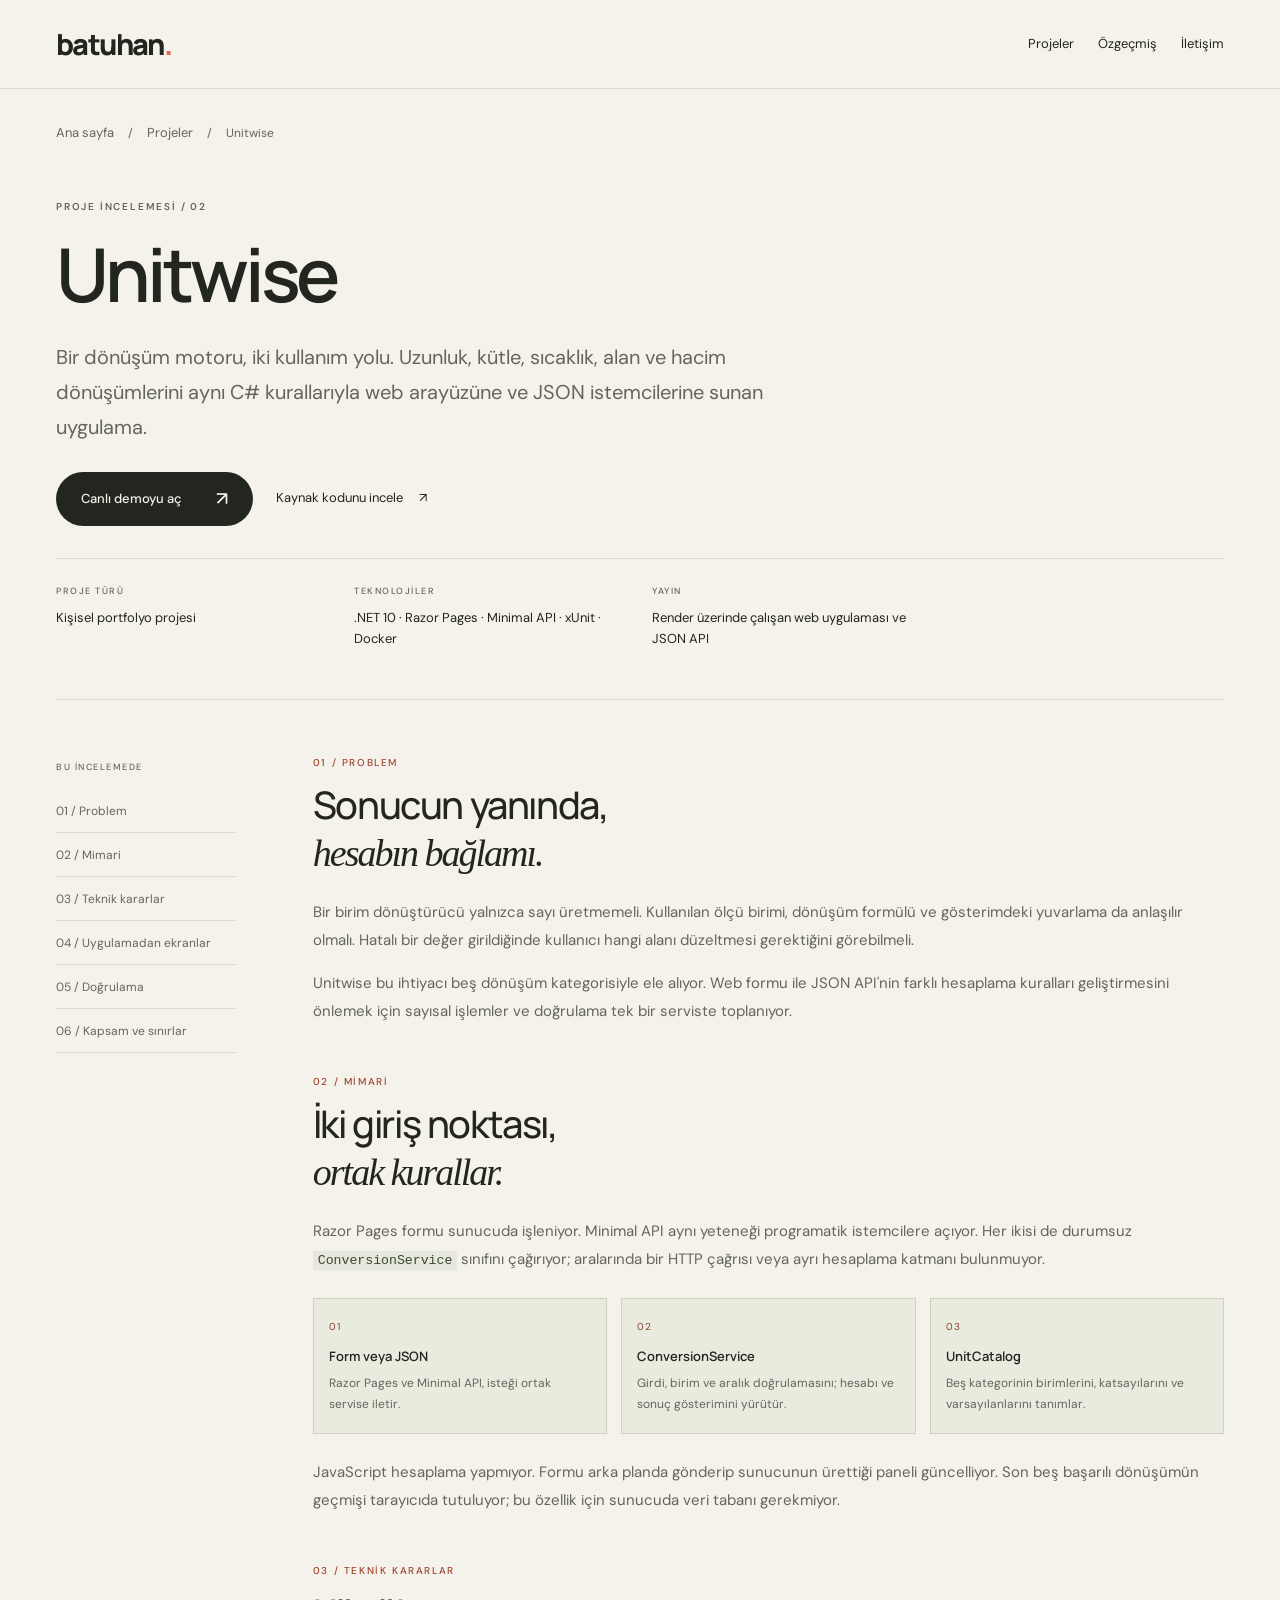
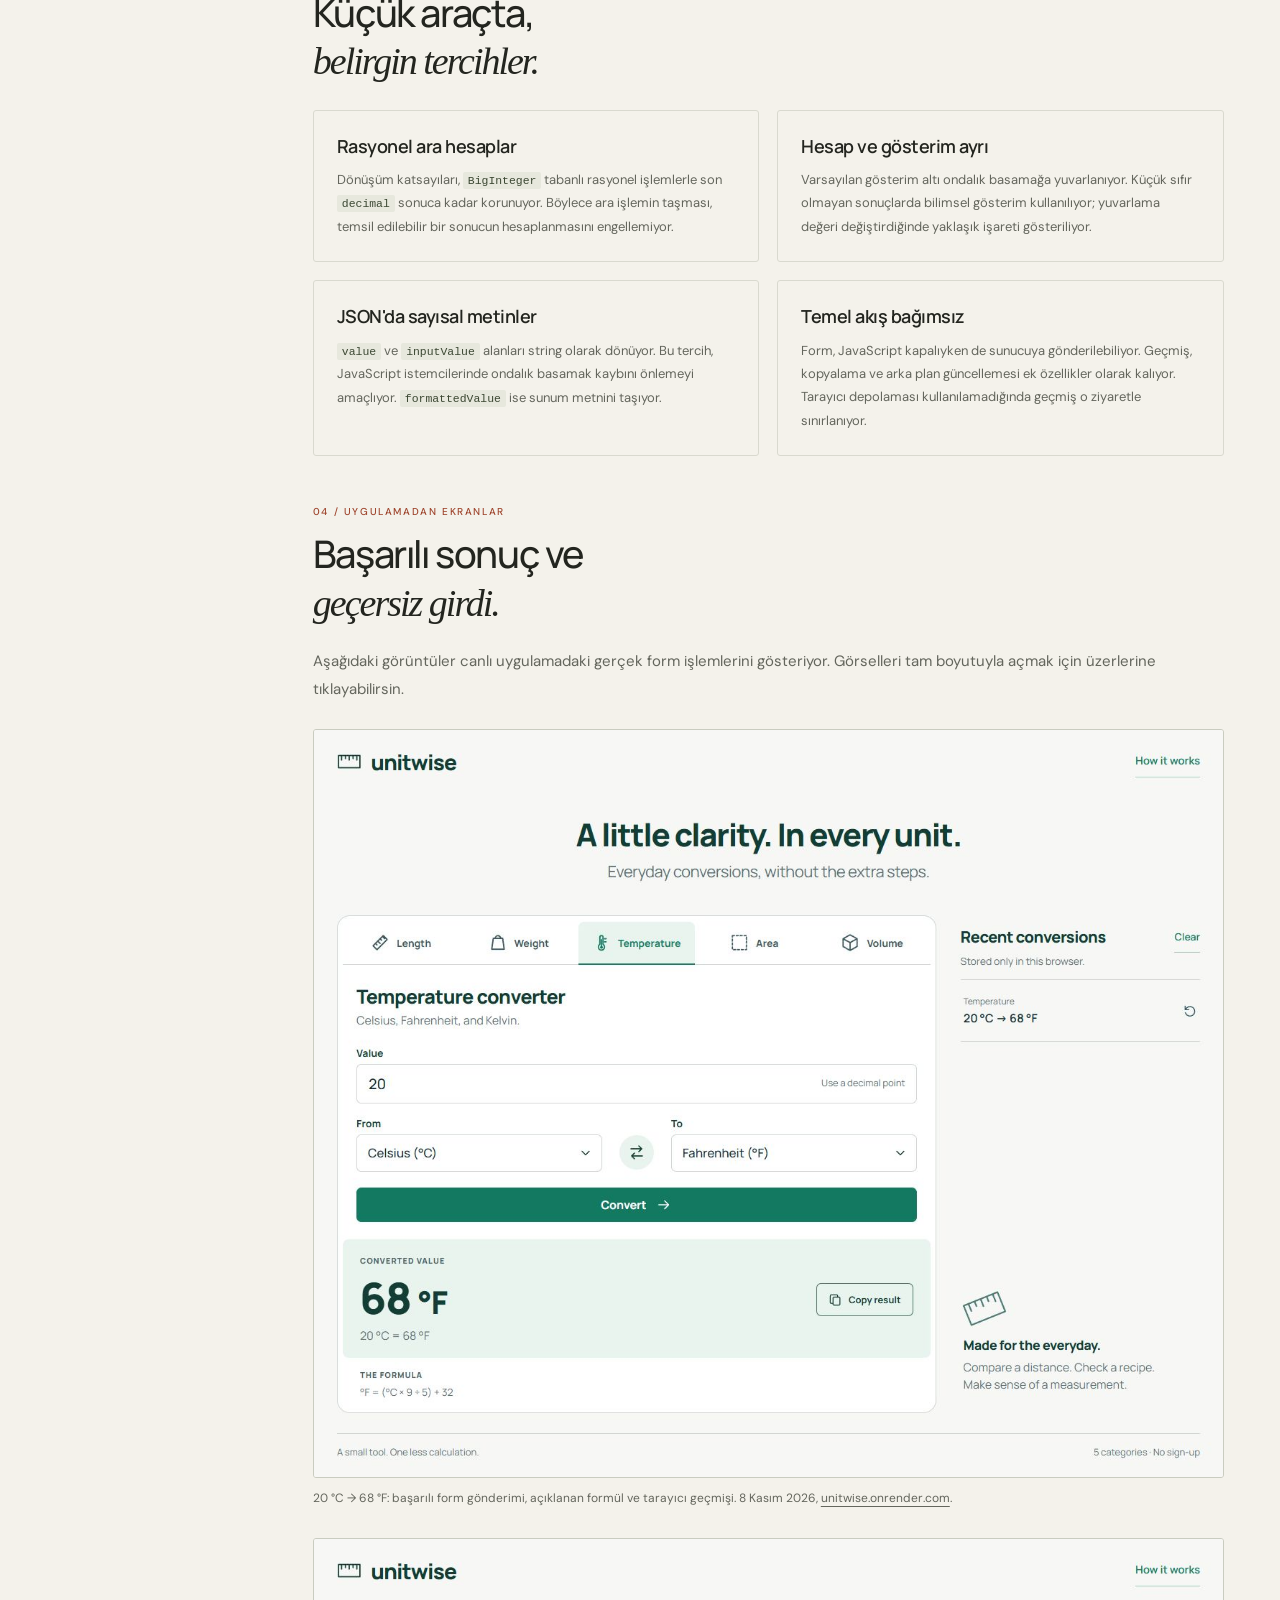
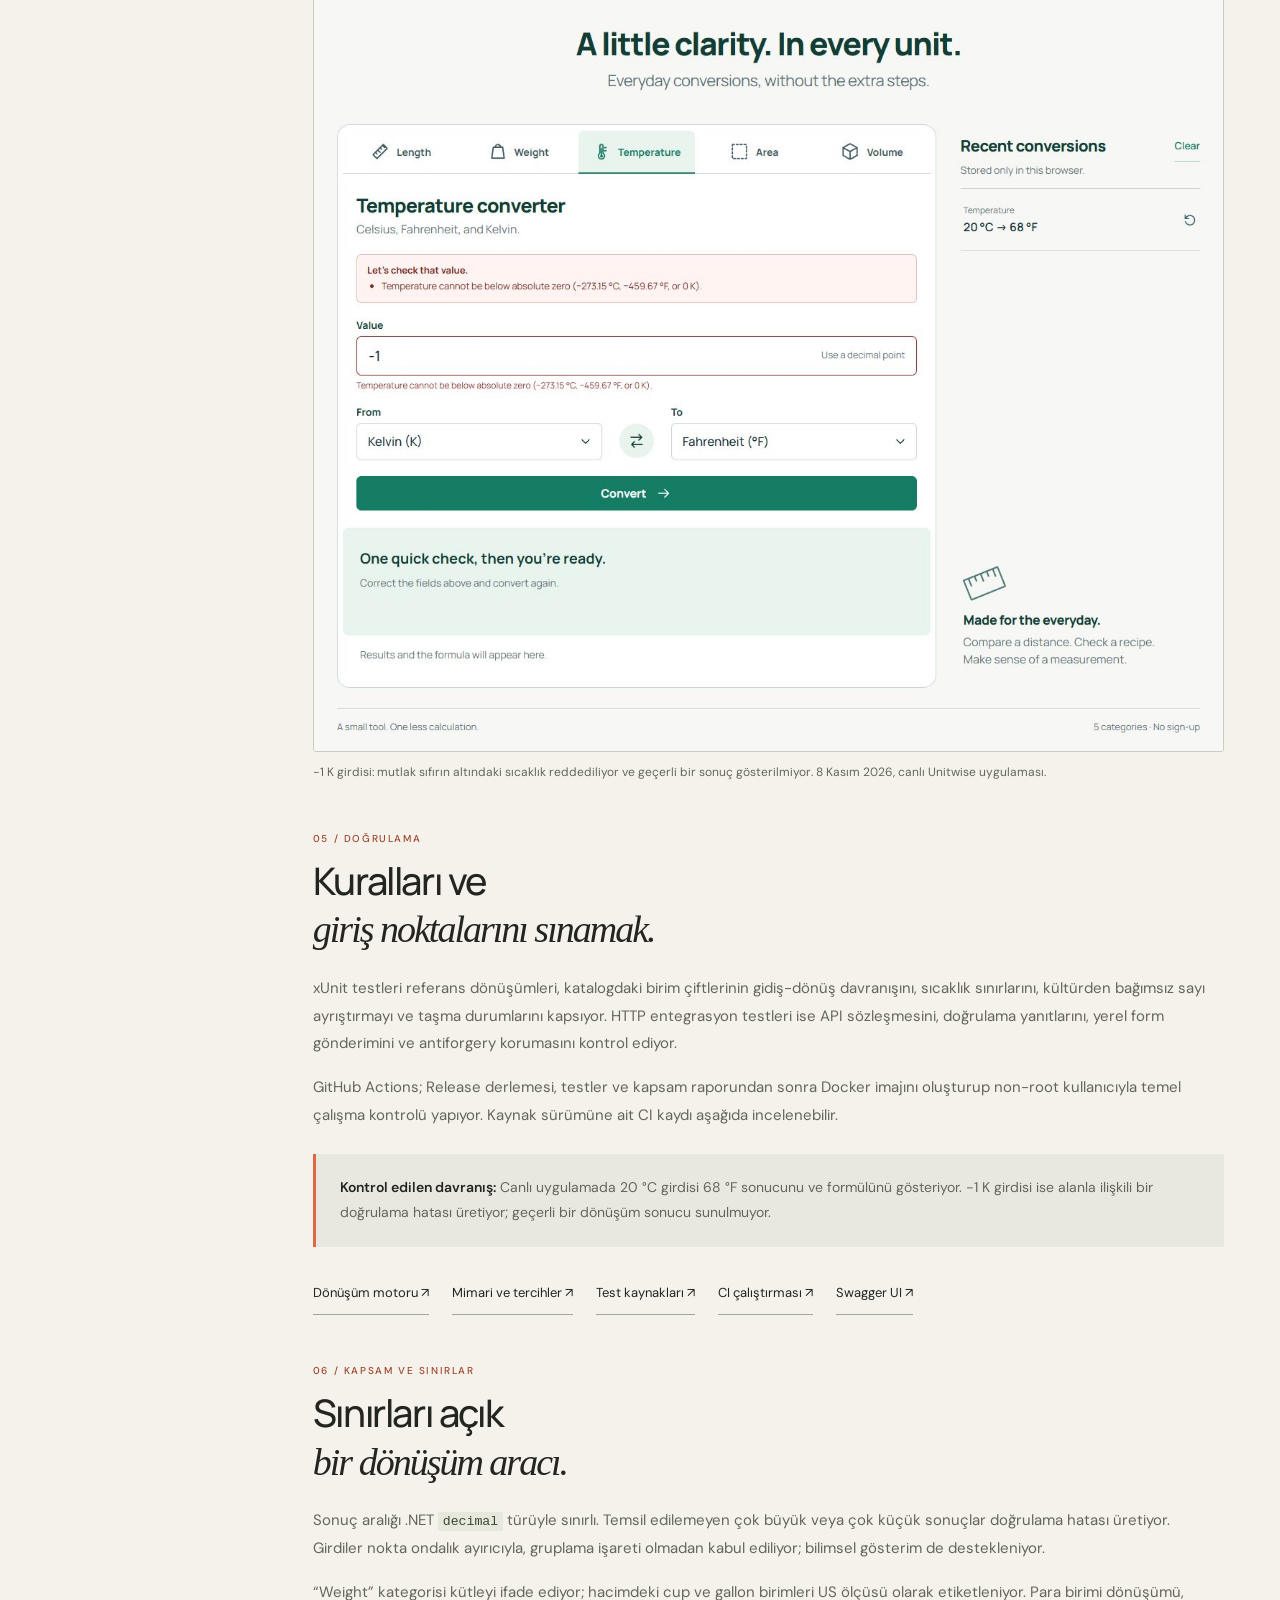
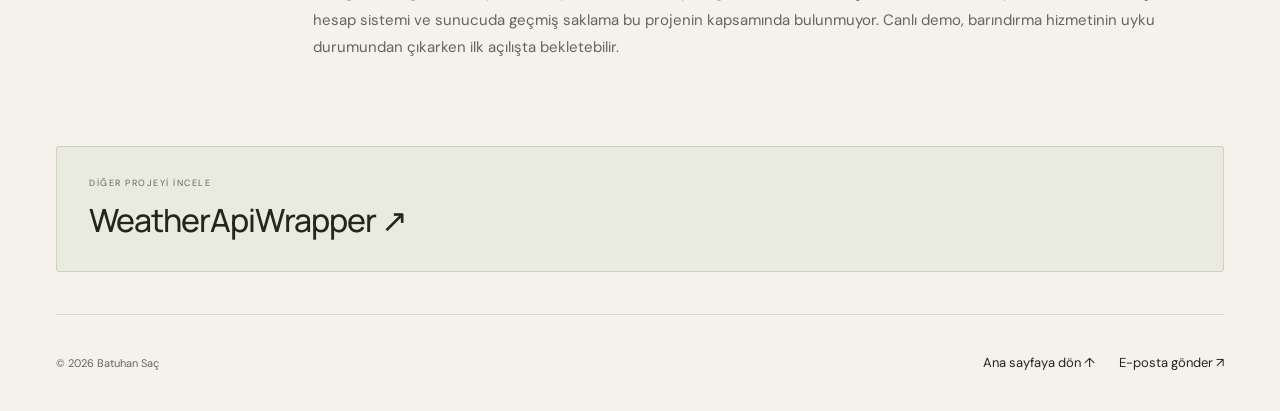
==== projeler/unitwise/index.html @ d0998912 "Add project case studies and technical CV downloads" ====
<!doctype html>
<html lang="tr">
<head>
  <meta charset="utf-8">
  <meta name="viewport" content="width=device-width, initial-scale=1">
  <meta name="theme-color" content="#f4f2eb">
  <title>Unitwise — Proje İncelemesi · Batuhan Saç</title>
  <meta name="description" content="Unitwise proje incelemesi: Razor Pages ve JSON API için ortak C# dönüşüm motoru, sayısal hassasiyet, doğrulama ve gerçek uygulama ekranları.">
  <link rel="canonical" href="https://batuhansac.dev/projeler/unitwise/">
  <meta property="og:title" content="Unitwise — Bir dönüşüm motoru, iki kullanım yolu.">
  <meta property="og:description" content="Mimari kararlar, sayısal sınırlar, test yaklaşımı ve canlı Unitwise uygulamasından gerçek ekran görüntüleri.">
  <meta property="og:type" content="article">
  <meta property="og:url" content="https://batuhansac.dev/projeler/unitwise/">
  <meta property="og:image" content="https://batuhansac.dev/assets/screenshots/unitwise-temperature.jpg">
  <meta property="og:image:alt" content="Unitwise uygulamasında 20 °C değerinin 68 °F sonucuna dönüştürülmesi">
  <link rel="icon" href="../../assets/favicon.svg" type="image/svg+xml">
  <link rel="preconnect" href="https://fonts.googleapis.com">
  <link rel="preconnect" href="https://fonts.gstatic.com" crossorigin>
  <link href="https://fonts.googleapis.com/css2?family=DM+Sans:wght@400;500;600;700&family=Manrope:wght@400;500;600;700;800&display=swap" rel="stylesheet">
  <link rel="stylesheet" href="../../style.css">
  <link rel="stylesheet" href="../../case-study.css">
</head>
<body class="case-page">
  <a class="skip-link" href="#main">İçeriğe geç</a>
  <header class="header case-header">
    <div class="container header-inner">
      <a class="wordmark" href="../../" aria-label="Batuhan Saç, ana sayfa">batuhan<span class="logo-dot">.</span></a>
      <nav class="case-nav" aria-label="Ana gezinme">
        <a href="../../#projeler">Projeler</a>
        <a href="../../#ozgecmis">Özgeçmiş</a>
        <a href="../../#iletisim">İletişim</a>
      </nav>
    </div>
  </header>
  <main id="main" class="container">
    <nav class="case-breadcrumb" aria-label="Sayfa yolu">
      <a href="../../">Ana sayfa</a><span aria-hidden="true">/</span>
      <a href="../../#projeler">Projeler</a><span aria-hidden="true">/</span>
      <span aria-current="page">Unitwise</span>
    </nav>
    <section class="case-hero" aria-labelledby="project-title">
      <p class="eyebrow">PROJE İNCELEMESİ / 02</p>
      <h1 id="project-title">Unitwise</h1>
      <p class="case-lead">Bir dönüşüm motoru, iki kullanım yolu. Uzunluk, kütle, sıcaklık, alan ve hacim dönüşümlerini aynı C# kurallarıyla web arayüzüne ve JSON istemcilerine sunan uygulama.</p>
      <div class="case-actions">
        <a class="button button-dark" href="https://unitwise.onrender.com/" target="_blank" rel="noopener noreferrer">Canlı demoyu aç <span aria-hidden="true">↗</span><span class="sr-only"> (yeni sekme)</span></a>
        <a class="text-link" href="https://github.com/batuhansacofficial/Unitwise" target="_blank" rel="noopener noreferrer">Kaynak kodunu incele <span aria-hidden="true">↗</span><span class="sr-only"> (yeni sekme)</span></a>
      </div>
      <dl class="case-meta">
        <div><dt>Proje türü</dt><dd>Kişisel portfolyo projesi</dd></div>
        <div><dt>Teknolojiler</dt><dd>.NET 10 · Razor Pages · Minimal API · xUnit · Docker</dd></div>
        <div><dt>Yayın</dt><dd>Render üzerinde çalışan web uygulaması ve JSON API</dd></div>
      </dl>
    </section>
    <div class="case-layout">
      <aside class="case-toc" aria-label="İnceleme bölümleri">
        <p>BU İNCELEMEDE</p>
        <nav aria-label="Bölüm gezinmesi"><ol>
          <li><a href="#problem">01 / Problem</a></li>
          <li><a href="#mimari">02 / Mimari</a></li>
          <li><a href="#kararlar">03 / Teknik kararlar</a></li>
          <li><a href="#ekranlar">04 / Uygulamadan ekranlar</a></li>
          <li><a href="#kalite">05 / Doğrulama</a></li>
          <li><a href="#kapsam">06 / Kapsam ve sınırlar</a></li>
        </ol></nav>
      </aside>
      <article class="case-content" aria-label="Unitwise proje incelemesi">
        <section class="case-section" id="problem" aria-labelledby="problem-title">
          <span class="case-number">01 / PROBLEM</span>
          <h2 id="problem-title">Sonucun yanında,<br><span class="serif">hesabın bağlamı.</span></h2>
          <p>Bir birim dönüştürücü yalnızca sayı üretmemeli. Kullanılan ölçü birimi, dönüşüm formülü ve gösterimdeki yuvarlama da anlaşılır olmalı. Hatalı bir değer girildiğinde kullanıcı hangi alanı düzeltmesi gerektiğini görebilmeli.</p>
          <p>Unitwise bu ihtiyacı beş dönüşüm kategorisiyle ele alıyor. Web formu ile JSON API'nin farklı hesaplama kuralları geliştirmesini önlemek için sayısal işlemler ve doğrulama tek bir serviste toplanıyor.</p>
        </section>
        <section class="case-section" id="mimari" aria-labelledby="architecture-title">
          <span class="case-number">02 / MİMARİ</span>
          <h2 id="architecture-title">İki giriş noktası,<br><span class="serif">ortak kurallar.</span></h2>
          <p>Razor Pages formu sunucuda işleniyor. Minimal API aynı yeteneği programatik istemcilere açıyor. Her ikisi de durumsuz <code>ConversionService</code> sınıfını çağırıyor; aralarında bir HTTP çağrısı veya ayrı hesaplama katmanı bulunmuyor.</p>
          <ol class="case-flow" aria-label="İstekten dönüşüm sonucuna uygulama akışı">
            <li><strong>Form veya JSON</strong><span>Razor Pages ve Minimal API, isteği ortak servise iletir.</span></li>
            <li><strong>ConversionService</strong><span>Girdi, birim ve aralık doğrulamasını; hesabı ve sonuç gösterimini yürütür.</span></li>
            <li><strong>UnitCatalog</strong><span>Beş kategorinin birimlerini, katsayılarını ve varsayılanlarını tanımlar.</span></li>
          </ol>
          <p>JavaScript hesaplama yapmıyor. Formu arka planda gönderip sunucunun ürettiği paneli güncelliyor. Son beş başarılı dönüşümün geçmişi tarayıcıda tutuluyor; bu özellik için sunucuda veri tabanı gerekmiyor.</p>
        </section>
        <section class="case-section" id="kararlar" aria-labelledby="decisions-title">
          <span class="case-number">03 / TEKNİK KARARLAR</span>
          <h2 id="decisions-title">Küçük araçta,<br><span class="serif">belirgin tercihler.</span></h2>
          <div class="decision-grid">
            <article><h3>Rasyonel ara hesaplar</h3><p>Dönüşüm katsayıları, <code>BigInteger</code> tabanlı rasyonel işlemlerle son <code>decimal</code> sonuca kadar korunuyor. Böylece ara işlemin taşması, temsil edilebilir bir sonucun hesaplanmasını engellemiyor.</p></article>
            <article><h3>Hesap ve gösterim ayrı</h3><p>Varsayılan gösterim altı ondalık basamağa yuvarlanıyor. Küçük sıfır olmayan sonuçlarda bilimsel gösterim kullanılıyor; yuvarlama değeri değiştirdiğinde yaklaşık işareti gösteriliyor.</p></article>
            <article><h3>JSON'da sayısal metinler</h3><p><code>value</code> ve <code>inputValue</code> alanları string olarak dönüyor. Bu tercih, JavaScript istemcilerinde ondalık basamak kaybını önlemeyi amaçlıyor. <code>formattedValue</code> ise sunum metnini taşıyor.</p></article>
            <article><h3>Temel akış bağımsız</h3><p>Form, JavaScript kapalıyken de sunucuya gönderilebiliyor. Geçmiş, kopyalama ve arka plan güncellemesi ek özellikler olarak kalıyor. Tarayıcı depolaması kullanılamadığında geçmiş o ziyaretle sınırlanıyor.</p></article>
          </div>
        </section>
        <section class="case-section" id="ekranlar" aria-labelledby="screens-title">
          <span class="case-number">04 / UYGULAMADAN EKRANLAR</span>
          <h2 id="screens-title">Başarılı sonuç ve<br><span class="serif">geçersiz girdi.</span></h2>
          <p>Aşağıdaki görüntüler canlı uygulamadaki gerçek form işlemlerini gösteriyor. Görselleri tam boyutuyla açmak için üzerlerine tıklayabilirsin.</p>
          <div class="case-gallery">
            <figure>
              <a href="../../assets/screenshots/unitwise-temperature.jpg" target="_blank" rel="noopener noreferrer" aria-label="20 °C dönüşümünün ekran görüntüsünü tam boyutta aç, yeni sekme">
                <img src="../../assets/screenshots/unitwise-temperature.jpg" alt="Canlı Unitwise arayüzünde 20 °C için 68 °F sonucu, dönüşüm formülü ve son dönüşümler geçmişi" width="1265" height="1040" loading="lazy">
              </a>
              <figcaption>20 °C → 68 °F: başarılı form gönderimi, açıklanan formül ve tarayıcı geçmişi. 8 Kasım 2026, <a href="https://unitwise.onrender.com/" target="_blank" rel="noopener noreferrer">unitwise.onrender.com<span class="sr-only"> (yeni sekme)</span></a>.</figcaption>
            </figure>
            <figure>
              <a href="../../assets/screenshots/unitwise-validation.jpg" target="_blank" rel="noopener noreferrer" aria-label="Mutlak sıfır doğrulamasının ekran görüntüsünü tam boyutta aç, yeni sekme">
                <img src="../../assets/screenshots/unitwise-validation.jpg" alt="Unitwise arayüzünde -1 Kelvin değerini Fahrenheit'a dönüştürme girişimi için mutlak sıfır doğrulama hatası" width="1265" height="1131" loading="lazy">
              </a>
              <figcaption>−1 K girdisi: mutlak sıfırın altındaki sıcaklık reddediliyor ve geçerli bir sonuç gösterilmiyor. 8 Kasım 2026, canlı Unitwise uygulaması.</figcaption>
            </figure>
          </div>
        </section>
        <section class="case-section" id="kalite" aria-labelledby="quality-title">
          <span class="case-number">05 / DOĞRULAMA</span>
          <h2 id="quality-title">Kuralları ve<br><span class="serif">giriş noktalarını sınamak.</span></h2>
          <p>xUnit testleri referans dönüşümleri, katalogdaki birim çiftlerinin gidiş-dönüş davranışını, sıcaklık sınırlarını, kültürden bağımsız sayı ayrıştırmayı ve taşma durumlarını kapsıyor. HTTP entegrasyon testleri ise API sözleşmesini, doğrulama yanıtlarını, yerel form gönderimini ve antiforgery korumasını kontrol ediyor.</p>
          <p>GitHub Actions; Release derlemesi, testler ve kapsam raporundan sonra Docker imajını oluşturup non-root kullanıcıyla temel çalışma kontrolü yapıyor. Kaynak sürümüne ait CI kaydı aşağıda incelenebilir.</p>
          <div class="case-callout"><p><strong>Kontrol edilen davranış:</strong> Canlı uygulamada 20 °C girdisi 68 °F sonucunu ve formülünü gösteriyor. −1 K girdisi ise alanla ilişkili bir doğrulama hatası üretiyor; geçerli bir dönüşüm sonucu sunulmuyor.</p></div>
          <div class="case-evidence-links">
            <a href="https://github.com/batuhansacofficial/Unitwise/blob/41e56296a208b87577adcc49cffb8a1943a15660/UnitConverter/Conversion/ConversionService.cs" target="_blank" rel="noopener noreferrer">Dönüşüm motoru ↗<span class="sr-only"> (yeni sekme)</span></a>
            <a href="https://github.com/batuhansacofficial/Unitwise/blob/41e56296a208b87577adcc49cffb8a1943a15660/docs/architecture.md" target="_blank" rel="noopener noreferrer">Mimari ve tercihler ↗<span class="sr-only"> (yeni sekme)</span></a>
            <a href="https://github.com/batuhansacofficial/Unitwise/tree/41e56296a208b87577adcc49cffb8a1943a15660/UnitConverter.Tests" target="_blank" rel="noopener noreferrer">Test kaynakları ↗<span class="sr-only"> (yeni sekme)</span></a>
            <a href="https://github.com/batuhansacofficial/Unitwise/actions/runs/39178205386" target="_blank" rel="noopener noreferrer">CI çalıştırması ↗<span class="sr-only"> (yeni sekme)</span></a>
            <a href="https://unitwise.onrender.com/swagger" target="_blank" rel="noopener noreferrer">Swagger UI ↗<span class="sr-only"> (yeni sekme)</span></a>
          </div>
        </section>
        <section class="case-section" id="kapsam" aria-labelledby="scope-title">
          <span class="case-number">06 / KAPSAM VE SINIRLAR</span>
          <h2 id="scope-title">Sınırları açık<br><span class="serif">bir dönüşüm aracı.</span></h2>
          <p>Sonuç aralığı .NET <code>decimal</code> türüyle sınırlı. Temsil edilemeyen çok büyük veya çok küçük sonuçlar doğrulama hatası üretiyor. Girdiler nokta ondalık ayırıcıyla, gruplama işareti olmadan kabul ediliyor; bilimsel gösterim de destekleniyor.</p>
          <p>“Weight” kategorisi kütleyi ifade ediyor; hacimdeki cup ve gallon birimleri US ölçüsü olarak etiketleniyor. Para birimi dönüşümü, hesap sistemi ve sunucuda geçmiş saklama bu projenin kapsamında bulunmuyor. Canlı demo, barındırma hizmetinin uyku durumundan çıkarken ilk açılışta bekletebilir.</p>
        </section>
      </article>
    </div>
    <a class="case-next" href="../weather-api-wrapper/"><span class="case-next-label">DİĞER PROJEYİ İNCELE</span><strong>WeatherApiWrapper <span aria-hidden="true">↗</span></strong></a>
  </main>
  <footer class="container case-footer">
    <p>© 2026 Batuhan Saç</p>
    <div><a href="../../">Ana sayfaya dön ↑</a><a href="mailto:batuhansac53@gmail.com">E-posta gönder ↗</a></div>
  </footer>
</body>
</html>
---- style.css ----
:root{--paper:#f4f2eb;--ink:#23251f;--muted:#64665d;--line:#d9d9cf;--coral:#df6946;--olive:#e9ebdf;--font:'Manrope',Arial,sans-serif;--body:'DM Sans',Arial,sans-serif}
*{box-sizing:border-box}html{scroll-behavior:auto;scroll-padding-top:105px}body{margin:0;background:var(--paper);color:var(--ink);font-family:var(--body);font-size:16px;line-height:1.7;-webkit-font-smoothing:antialiased}body.dialog-open{overflow:hidden}a{color:inherit;text-decoration:none}button,input{font:inherit}button{color:inherit}button,a{-webkit-tap-highlight-color:transparent}button{cursor:pointer}img,svg{max-width:100%;display:block}button:focus-visible,a:focus-visible,summary:focus-visible{outline:3px solid #b74928;outline-offset:6px}::selection{background:#f1ac8e;color:var(--ink)}[hidden]{display:none!important}.container{width:min(1240px,calc(100% - 112px));margin-inline:auto}.sr-only{position:absolute;width:1px;height:1px;padding:0;margin:-1px;overflow:hidden;clip:rect(0,0,0,0);white-space:nowrap;border:0}.skip-link{position:fixed;left:20px;top:-70px;z-index:1000;background:var(--ink);color:var(--paper);padding:12px 20px}.skip-link:focus{top:12px}.reading-progress{position:fixed;top:0;left:0;right:0;height:3px;background:var(--coral);z-index:101;transform:scaleX(0);transform-origin:left}.header{border-bottom:1px solid var(--line);position:sticky;top:0;z-index:40;background:rgba(244,242,235,.96);backdrop-filter:blur(14px)}.header-inner{height:98px;display:flex;align-items:center;justify-content:space-between;gap:25px}.wordmark{font-family:var(--font);font-weight:800;font-size:29px;letter-spacing:-1.6px;display:flex;align-items:center;line-height:1}.logo-dot{color:var(--coral)}.wordmark-label{font-family:var(--body);font-size:9px;line-height:1.5;letter-spacing:1.6px;max-width:92px;border-left:1px solid #b7b9ae;margin-left:22px;padding-left:20px;font-weight:500}.desktop-nav{display:flex;gap:32px;margin-left:auto;margin-right:55px}.desktop-nav a{font-size:14px;position:relative}.desktop-nav a::after{content:'';position:absolute;height:1px;background:var(--ink);bottom:-4px;left:0;width:100%;transform:scaleX(0);transform-origin:left;transition:transform .2s}.desktop-nav a:hover::after,.desktop-nav a[aria-current]::after{transform:scaleX(1)}.header-contact{font-size:13px;border:1px solid #b8bab0;border-radius:100px;padding:11px 21px;display:flex;gap:26px;align-items:center;transition:background .2s}.header-contact:hover{background:#e7e8dd}.header-contact span{font-size:19px}.menu-button{display:none}.mobile-nav{display:none}
.hero{min-height:740px;display:grid;grid-template-columns:1.18fr 1fr;gap:60px;align-items:center;padding-block:64px 70px}.eyebrow{display:flex;gap:10px;align-items:center;font-size:10px;letter-spacing:1.8px;font-weight:600;margin-bottom:25px}.small-dot{width:7px;height:7px;background:var(--coral);border-radius:50%}h1,h2,h3,p{margin:0}h1,h2,h3{font-family:var(--font)}h1{font-size:clamp(65px,6.6vw,102px);line-height:1.11;letter-spacing:-6px;font-weight:600}.coral{color:var(--coral)}.name-highlight{position:relative;display:inline-block}.name-highlight svg{position:absolute;width:100%;height:20px;bottom:-13px;left:2px;overflow:visible}.name-highlight svg path{fill:none;stroke:var(--coral);stroke-width:4;stroke-linecap:round}.hero-intro{font-size:22px;font-weight:500;letter-spacing:-.5px;margin-top:36px}.hero-description{max-width:440px;color:var(--muted);font-size:15px;line-height:1.8;margin-top:14px}.hero-actions{display:flex;align-items:center;gap:32px;margin-top:29px}.button{border-radius:100px;display:inline-flex;align-items:center;justify-content:center;gap:34px;padding:15px 24px;font-size:13px;font-weight:500;line-height:1.7;transition:background .2s,transform .2s;border:1px solid transparent}.button-dark{background:var(--ink);color:var(--paper)}.button-dark:hover{background:#41473b;transform:translateY(-2px)}.button span[aria-hidden]{font-size:19px;line-height:1}.text-link{display:inline-flex;align-items:center;gap:16px;font-size:13px;border-bottom:1px solid transparent;padding-block:7px}.text-link:hover{border-color:currentColor}.hero-footnote{display:flex;gap:12px;align-items:center;font-size:9px;letter-spacing:1.8px;color:var(--muted);margin-top:42px}.tiny-line{height:1px;width:30px;background:#9c9f90}.hero-visual{position:relative;max-width:452px;margin-left:auto;width:100%;padding:4px 14px 24px 10px}.portrait-card{background:#e3e4d7;border:1px solid #cdd0c1;padding:20px 24px 9px;transform:rotate(4deg);box-shadow:11px 14px 0 #e9e5da}.portrait-card-top{display:flex;justify-content:space-between;font-size:9px;letter-spacing:1.9px;margin-bottom:22px}.portrait-frame{position:relative;aspect-ratio:1/1.06;background:#a5b9a2;border-radius:180px 180px 4px 4px;overflow:hidden}.portrait-frame img{width:100%;height:100%;object-fit:cover;object-position:50% 50%;filter:saturate(.75);transform:scale(1.02)}.portrait-outline{position:absolute;inset:10px;border:1px solid rgba(255,255,255,.4);border-radius:180px 180px 3px 3px;pointer-events:none}.portrait-card-bottom{display:flex;justify-content:space-between;align-items:center;padding-block:12px 3px;font-size:13px}.signature-mark{font-family:Georgia,serif;font-size:38px;font-style:italic;letter-spacing:-4px}.orbit-mark{position:absolute;width:115px;height:115px;right:-26px;top:-35px;transform:rotate(-8deg)}.orbit-mark svg{fill:var(--coral)}.code-note{position:absolute;left:-38px;bottom:71px;background:var(--paper);border:1px solid #d6d8cc;box-shadow:0 4px 22px #22221410;padding:14px 21px;display:flex;align-items:center;gap:12px;transform:rotate(-5deg);border-radius:4px}.code-note code{font-size:11px;color:#394132}.code-note-dot{width:8px;height:8px;background:var(--coral);border-radius:50%}.visual-caption{position:absolute;bottom:-7px;left:15px;font-size:8px;letter-spacing:1.6px;color:var(--muted)}.stack-band{border-block:1px solid var(--line)}.stack-band-inner{display:flex;align-items:center;justify-content:space-between;gap:16px;padding-block:24px;font-family:var(--font);font-size:18px;font-weight:600;letter-spacing:-.5px}.stack-band i{font-style:normal;color:var(--coral);font-size:25px}
.section{padding-block:105px}.section-kicker{display:flex;align-items:center;gap:28px;font-size:9px;letter-spacing:1.6px;font-weight:600;margin-bottom:52px}.section-kicker-line{height:1px;background:var(--line);flex:1}.section-kicker>span:last-child{color:var(--muted);font-size:8px}h2{font-size:clamp(38px,4vw,57px);line-height:1.2;font-weight:500;letter-spacing:-2.4px}.serif{font-family:Georgia,'Times New Roman',serif;font-style:italic;font-weight:400;letter-spacing:-2px}.story-grid{display:grid;grid-template-columns:1fr 1fr;gap:110px}.story-text{font-size:14px;color:var(--muted)}.story-text p+p{margin-top:19px}.story-text .lead{font-size:21px;color:var(--ink);line-height:1.6;letter-spacing:-.5px;margin-bottom:23px}.inline-link{font-size:12px;display:inline-flex;gap:18px;align-items:center;color:var(--ink);border-bottom:1px solid #a3a797;padding-bottom:4px;margin-top:23px}.inline-link:hover{color:#99432b;border-color:currentColor}.story-mark{font-size:68px;line-height:1;font-family:Georgia,serif;font-weight:400;color:#a6ab95;margin-top:47px;letter-spacing:-5px}.story-mark span{color:#cf6546;font-style:italic;font-size:51px;letter-spacing:-6px;margin-inline:12px}.journey{margin-top:62px;display:grid;grid-template-columns:repeat(3,1fr);border-top:1px solid var(--line)}.journey-step{padding:31px 28px 0 0;position:relative}.journey-step::before{content:'';width:7px;height:7px;border-radius:50%;background:var(--coral);position:absolute;top:-4px;left:0}.journey-num{float:right;color:#6c725f;font-family:Georgia,serif;font-size:23px;margin-right:8px}.mini-label{font-size:9px;letter-spacing:1.8px;font-weight:500}.journey-step h3{font-size:19px;font-weight:500;letter-spacing:-.6px;margin-top:15px}.journey-step>p:last-child{font-size:13px;line-height:1.8;color:var(--muted);margin-top:11px;max-width:300px}
.projects-section{background:var(--olive);border-block:1px solid #dde0d2}.projects-section .section-kicker-line{background:#ccd0c0}.section-heading-row{display:flex;justify-content:space-between;align-items:flex-end;gap:40px;margin-bottom:49px}.section-heading-row>p{font-size:13px;line-height:1.8;color:var(--muted);padding-bottom:3px;margin-right:30px}.projects-grid{display:grid;grid-template-columns:1fr 1fr;gap:40px}.project-unitwise{padding-top:66px}.project-cover{border:0;padding:0;background:#d8dcce;display:block;width:100%;position:relative;overflow:hidden;border-radius:3px}.project-cover img{width:100%;height:auto;aspect-ratio:4/3;object-fit:cover;transition:transform .45s}.project-cover:hover img{transform:scale(1.035)}.cover-index{position:absolute;top:20px;left:22px;font-size:8px;letter-spacing:1.7px;background:#f4f2ebeb;padding:4px 9px;border-radius:2px}.cover-note{position:absolute;left:22px;bottom:20px;letter-spacing:1px;font-size:7px;background:#f4f2ebeb;padding:3px 7px;border-radius:2px}.cover-arrow{position:absolute;bottom:18px;right:20px;background:var(--paper);border:1px solid #c9cbbf;border-radius:50%;width:45px;height:45px;display:grid;place-items:center;font-size:24px;transition:transform .2s}.project-cover:hover .cover-arrow{transform:rotate(45deg)}.project-meta{display:flex;justify-content:space-between;font-size:8px;letter-spacing:1.5px;color:#515748;margin-top:23px}.project-title-row{display:flex;align-items:center;justify-content:space-between;margin-top:8px;gap:15px}.project-title-row h3{font-size:27px;font-weight:600;letter-spacing:-1.2px}.project-title-row h3 button{background:none;border:0;padding:0;font:inherit;text-align:left}.project-title-row h3 button:hover{text-decoration:underline;text-decoration-thickness:1px;text-underline-offset:5px}.project-title-row>span{font-size:25px}.project>p{font-size:13px;line-height:1.8;color:#606657;margin-top:13px;max-width:480px}.tags{display:flex;gap:7px;flex-wrap:wrap;margin-top:17px}.tags span{border:1px solid #bfc4b2;border-radius:30px;padding:3px 10px;font-size:9px;line-height:1.6}.project>.inline-link{margin-top:23px}.all-projects{display:flex;justify-content:space-between;align-items:center;margin-top:57px;border-top:1px solid #ccd0c0;padding-top:22px;gap:20px}.all-projects p{font-size:12px;color:var(--muted)}.all-projects .text-link{font-size:12px}
.approach-grid{display:grid;grid-template-columns:1fr 1fr;gap:90px}.approach-intro{font-size:13px;color:var(--muted);max-width:350px;line-height:1.8;margin-top:24px}.tool-tags{display:flex;gap:9px;flex-wrap:wrap;max-width:360px;margin-top:26px}.tool-tags span{background:#e9e8e0;padding:5px 12px;border-radius:2px;font-size:10px}.approach-list details{border-top:1px solid var(--line)}.approach-list details:last-child{border-bottom:1px solid var(--line)}summary{list-style:none;display:flex;gap:21px;align-items:center;padding:24px 0;cursor:pointer;font-size:16px;font-family:var(--font);font-weight:500;letter-spacing:-.35px}summary::-webkit-details-marker{display:none}.detail-number{font-family:var(--body);font-size:10px;color:var(--muted);letter-spacing:0}.detail-sign{margin-left:auto;position:relative;width:17px;height:17px;flex-shrink:0}.detail-sign::before,.detail-sign::after{content:'';position:absolute;width:12px;height:1px;left:2px;top:8px;background:var(--ink)}.detail-sign::after{transform:rotate(90deg);transition:transform .2s}details[open] .detail-sign::after{transform:rotate(0)}.detail-body{font-size:13px;line-height:1.8;color:var(--muted);padding:0 35px 24px 35px}.contact-section{background:#e37856;border-block:1px solid #d76b48}.contact-inner{padding-block:48px 52px}.contact-top{display:flex;justify-content:space-between;align-items:center}.contact-asterisk{font-size:53px;line-height:1}.contact-inner h2{font-size:clamp(47px,6vw,86px);line-height:1.12;letter-spacing:-4px;margin-top:25px}.contact-inner .serif{letter-spacing:-3px}.contact-period{color:var(--paper)}.contact-bottom{display:flex;justify-content:space-between;align-items:flex-end;margin-top:32px;gap:24px}.contact-bottom p{font-size:13px;line-height:1.8}.contact-bottom .button{gap:42px}.footer{display:flex;justify-content:space-between;align-items:center;gap:20px;padding-block:36px}.footer .wordmark{font-size:25px}.footer p{font-size:10px;color:var(--muted)}.footer-links{display:flex;gap:22px;font-size:11px}.footer-links a:hover{text-decoration:underline;text-underline-offset:4px}
.project-dialog{width:min(820px,calc(100% - 40px));max-height:88dvh;overflow:auto;border:0;border-radius:8px;padding:0;background:var(--paper);color:var(--ink);box-shadow:0 30px 100px #0004}.project-dialog::backdrop{background:rgba(22,26,20,.6);backdrop-filter:blur(5px)}.dialog-close{position:absolute;right:16px;top:16px;z-index:1;width:40px;height:40px;border-radius:50%;border:1px solid #aaa;background:var(--paper);font-size:28px;line-height:1}.dialog-visual{height:260px;overflow:hidden;position:relative}.dialog-visual img{width:100%;height:100%;object-fit:cover}.dialog-visual>span{position:absolute;left:24px;bottom:15px;font-size:8px;letter-spacing:1.3px;background:var(--paper);padding:3px 8px}.dialog-content{padding:35px 42px 40px}.dialog-content h2{font-size:36px;margin-top:11px;overflow-wrap:anywhere}.dialog-content>p:not(.mini-label){color:var(--muted);font-size:14px;margin-top:17px}.dialog-content ul{padding-left:20px;font-size:13px;color:var(--muted);line-height:1.9;margin-block:21px}.dialog-content li+li{margin-top:8px}.dialog-content .tags{margin-top:24px}.dialog-actions{display:flex;align-items:center;gap:25px;margin-top:27px}.dialog-content .demo-note{font-size:11px!important;margin-top:14px!important}
@media(min-width:1600px){.hero{min-height:800px}.hero-visual{max-width:480px}h1{font-size:108px}}
@media(max-width:1100px){.container{width:calc(100% - 72px)}.desktop-nav{margin-right:15px;gap:24px}.hero{gap:35px;min-height:660px}h1{font-size:77px;letter-spacing:-4.5px}.hero-visual{max-width:370px}.hero-description{font-size:14px}.orbit-mark{width:90px;height:90px;right:-15px;top:-27px}.portrait-card{padding:17px 19px 7px}.code-note{left:-20px;font-size:10px;padding:11px 15px}.hero-intro{font-size:20px}.story-grid{gap:65px}.approach-grid{gap:60px}.projects-grid{gap:30px}.wordmark-label{display:none}.section{padding-block:85px}.stack-band-inner{font-size:16px}h2{font-size:46px}}
@media(max-width:780px){html{scroll-padding-top:90px}.container{width:calc(100% - 44px)}.header-inner{height:78px}.wordmark{font-size:27px}.desktop-nav{display:none}.header-contact{margin-left:auto;padding:8px 16px;font-size:11px;gap:14px}.menu-button{display:flex;flex-direction:column;gap:6px;justify-content:center;background:none;border:0;width:32px;height:38px;padding:4px}.menu-button span{height:1px;width:24px;background:var(--ink);transition:transform .2s}.menu-button[aria-expanded=true] span:first-child{transform:translateY(3.5px) rotate(45deg)}.menu-button[aria-expanded=true] span:last-child{transform:translateY(-3.5px) rotate(-45deg)}.mobile-nav:not([hidden]){display:flex;flex-direction:column;padding:12px 22px 24px;border-top:1px solid var(--line)}.mobile-nav a{padding:13px 0;border-bottom:1px solid var(--line);display:flex;justify-content:space-between;font-size:17px}.mobile-nav a span{font-size:10px;color:var(--muted)}.hero{padding-block:50px 48px;min-height:0;gap:50px;grid-template-columns:1fr 1fr;align-items:center}.eyebrow{font-size:8px;letter-spacing:1px;gap:7px;margin-bottom:20px}h1{font-size:58px;letter-spacing:-3.5px}.hero-intro{font-size:17px;margin-top:28px}.hero-description{font-size:12px}.hero-actions{flex-direction:column;align-items:flex-start;gap:14px;margin-top:24px}.button{font-size:12px;gap:22px;padding:13px 21px}.hero-footnote{font-size:7px;letter-spacing:1px;margin-top:22px}.hero-visual{padding:0 7px 18px 0}.portrait-card{padding:12px 13px 6px}.portrait-card-top{font-size:7px;letter-spacing:.7px;margin-bottom:13px}.portrait-card-bottom{font-size:10px;padding-top:9px}.signature-mark{font-size:29px}.code-note{left:-16px;bottom:45px;padding:8px 10px;gap:6px}.code-note code{font-size:8px}.code-note-dot{width:5px;height:5px}.orbit-mark{width:65px;height:65px;right:-12px;top:-23px}.visual-caption{font-size:6px;letter-spacing:.6px;left:0;bottom:-5px}.stack-band-inner{font-size:12px;gap:11px;padding-block:18px}.stack-band i{font-size:17px}.section{padding-block:65px}.section-kicker{gap:16px;font-size:8px;margin-bottom:35px;letter-spacing:1.1px}.section-kicker>span:last-child{font-size:6px;letter-spacing:.8px}h2{font-size:38px;letter-spacing:-1.8px}.serif{letter-spacing:-1.3px}.story-grid{gap:36px}.story-text .lead{font-size:17px}.story-text{font-size:12px}.story-mark{font-size:60px;margin-top:35px}.story-mark span{font-size:43px}.journey{margin-top:42px}.journey-step{padding-right:20px;padding-top:24px}.journey-step h3{font-size:16px}.journey-step>p:last-child{font-size:11px}.journey-num{font-size:18px;margin-right:0}.mini-label{font-size:8px}.section-heading-row>p{font-size:11px;margin-right:0}.projects-grid{gap:22px}.project-unitwise{padding-top:45px}.project-title-row h3{font-size:20px;letter-spacing:-.8px}.project>p{font-size:12px}.project-meta{font-size:6px;letter-spacing:1px}.cover-index{top:14px;left:14px;font-size:6px}.cover-note{left:14px;bottom:14px;font-size:5px}.cover-arrow{right:12px;bottom:12px;width:33px;height:33px;font-size:19px}.tags span{font-size:8px;padding:3px 8px}.all-projects p{font-size:11px}.all-projects .text-link{font-size:11px}.approach-grid{gap:35px;grid-template-columns:1fr 1fr}.approach-intro{font-size:12px}.approach h2{font-size:35px}.tool-tags span{font-size:9px}.approach-list summary{font-size:13px;gap:14px;padding-block:20px}.detail-body{font-size:12px;padding-left:27px;padding-right:17px}.contact-inner h2{font-size:60px;letter-spacing:-3px}.contact-inner{padding-block:35px 40px}.contact-bottom p{font-size:12px}.contact-bottom .button{gap:20px}.footer{padding-block:28px}.footer-links{font-size:10px;gap:14px}.footer p{font-size:9px}}
@media(max-width:570px){.header-inner{gap:18px}.header-contact{font-size:10px;padding:8px 14px}.hero{grid-template-columns:1fr;gap:50px;padding-block:42px 52px}.hero-copy{max-width:460px}.eyebrow{font-size:8px;letter-spacing:1.3px}h1{font-size:clamp(45px,12.5vw,68px);letter-spacing:-2.8px}.hero-intro{font-size:20px;margin-top:34px}.hero-description{font-size:14px;max-width:370px}.hero-actions{flex-direction:row;align-items:center;gap:26px;margin-top:25px}.hero-actions .button{font-size:12px}.hero-actions .text-link{font-size:12px;gap:12px}.hero-footnote{font-size:8px;margin-top:27px}.hero-visual{max-width:320px;margin-inline:auto;padding-inline:9px}.portrait-card-top{font-size:8px;letter-spacing:1px}.portrait-card{padding:16px 20px 9px}.portrait-frame{aspect-ratio:1/1.03}.portrait-card-bottom{font-size:12px}.orbit-mark{width:82px;height:82px;right:-10px;top:-26px}.code-note{padding:11px 14px;left:-14px;bottom:49px;gap:9px}.code-note code{font-size:10px}.visual-caption{font-size:6px;letter-spacing:1px;left:15px}.stack-band-inner{display:grid;grid-template-columns:repeat(5,auto);justify-content:space-between;row-gap:9px;font-size:13px;padding-block:19px}.stack-band-inner>*:nth-child(6){display:none}.stack-band-inner>span{white-space:nowrap}.stack-band-inner i{font-size:18px}.section{padding-block:55px}.section-kicker{font-size:7px;gap:12px;margin-bottom:31px}.section-kicker>span:last-child{font-size:5px;letter-spacing:.6px}h2{font-size:38px;letter-spacing:-1.8px}.story-grid{grid-template-columns:1fr;gap:27px}.story-mark{display:none}.story-text .lead{font-size:19px;margin-bottom:18px}.story-text{font-size:14px}.story-text p+p{margin-top:16px}.inline-link{font-size:12px}.journey{grid-template-columns:1fr;margin-top:36px;border-top:0}.journey-step{border-left:1px solid var(--line);padding:0 0 29px 25px;margin-left:3px}.journey-step:last-child{padding-bottom:0}.journey-step::before{top:3px;left:-4px}.journey-step>p:last-child{font-size:12px;max-width:285px}.journey-step h3{font-size:18px;margin-top:8px}.journey-num{font-size:23px;margin-right:3px}.section-heading-row{align-items:flex-start;flex-direction:column;gap:20px;margin-bottom:30px}.section-heading-row>p{font-size:13px}.section-heading-row>p br{display:none}.projects-grid{grid-template-columns:1fr;gap:38px}.project-unitwise{padding-top:0}.project-title-row h3{font-size:26px;letter-spacing:-1px}.project>p{font-size:13px}.project-meta{font-size:8px;letter-spacing:1px;margin-top:18px}.cover-index{font-size:7px;padding:4px 8px}.cover-note{font-size:6px}.cover-arrow{width:40px;height:40px;font-size:23px;right:16px;bottom:16px}.tags span{font-size:9px}.project>.inline-link{margin-top:19px}.all-projects{margin-top:34px;align-items:flex-start;flex-direction:column;gap:8px;padding-top:18px}.all-projects p{font-size:12px}.all-projects .text-link{font-size:12px}.approach-grid{grid-template-columns:1fr;gap:31px}.approach h2{font-size:37px}.approach-intro{font-size:13px;margin-top:19px}.tool-tags{max-width:100%;margin-top:20px}.tool-tags span{font-size:10px}.approach-list summary{font-size:15px;gap:17px;padding-block:23px}.detail-body{font-size:13px;padding-left:29px}.contact-inner{padding-block:32px 36px}.contact-inner h2{font-size:48px;letter-spacing:-2.7px;margin-top:21px}.contact-inner .serif{letter-spacing:-2px}.contact-asterisk{font-size:43px}.contact-bottom{flex-direction:column;align-items:flex-start;gap:24px;margin-top:25px}.contact-bottom p{font-size:13px}.contact-bottom .button{font-size:12px;gap:43px}.footer{flex-wrap:wrap;row-gap:24px;padding-block:29px}.footer p{font-size:10px;margin-left:auto}.footer-links{flex-basis:100%;justify-content:space-between;font-size:12px}.dialog-content{padding:26px 23px 30px}.dialog-content h2{font-size:29px;letter-spacing:-1.4px}.dialog-visual{height:190px}.dialog-actions{align-items:flex-start;flex-direction:column;gap:12px}.project-dialog{max-height:90dvh}.dialog-content>p:not(.mini-label){font-size:13px}}
.project{min-width:0}.project-title-row h3{min-width:0;overflow-wrap:anywhere}
@media(max-width:370px){.header-inner{gap:12px}.header-contact{white-space:nowrap;gap:8px;padding:9px 11px}.hero-actions{gap:18px}.hero-actions .button{font-size:11px;gap:16px;padding:12px 16px;white-space:nowrap}.hero-actions .text-link{font-size:11px;gap:8px;white-space:nowrap}.project-title-row>span{display:none}}
@media(prefers-reduced-motion:reduce){html{scroll-behavior:auto}*,*::before,*::after{transition:none!important;animation:none!important}}
.contact-bottom{align-items:flex-start;gap:40px}.contact-copy,.contact-actions{min-width:0}.contact-email{display:inline-block;min-height:44px;font-family:var(--font);font-size:clamp(19px,2.2vw,29px);font-weight:600;letter-spacing:-.8px;line-height:1.5;margin-top:15px;padding-block:5px;overflow-wrap:anywhere;text-decoration:underline;text-decoration-thickness:1px;text-underline-offset:6px}.contact-email:hover{text-decoration-thickness:2px}.contact-actions{max-width:410px}.contact-buttons{display:flex;flex-wrap:wrap;gap:12px}.contact-buttons .button{min-height:48px;gap:22px;white-space:nowrap}.button-outline{background:transparent;border-color:#343b2d}.button-outline:hover{background:#f4f2eb33}.button-outline:disabled{cursor:wait;opacity:.65}.contact-bottom .contact-hint{font-size:11px;margin-top:12px}.contact-bottom .contact-status{font-size:12px;min-height:1.8em;margin-top:4px;max-width:360px}.contact-social{display:inline-flex;align-items:center;gap:12px;min-height:44px;font-size:12px;text-decoration:underline;text-decoration-thickness:1px;text-underline-offset:4px}.contact-social:hover{text-decoration-thickness:2px}.footer-links a{display:inline-flex;align-items:center;min-height:44px}
@media(max-width:780px){.contact-bottom{flex-direction:column;gap:24px}.contact-actions{max-width:none}.contact-email{font-size:26px}.contact-buttons .button{gap:22px}.footer-links{flex-wrap:wrap}}
@media(max-width:570px){.contact-email{font-size:clamp(19px,5.5vw,26px);letter-spacing:-.6px}.contact-buttons{gap:10px}.contact-buttons .button{font-size:12px;padding-inline:19px}.contact-bottom .contact-hint{font-size:11px}.footer-links{gap:10px 18px}}

.project-title-row h3 a{display:inline-block;min-height:44px;overflow-wrap:anywhere}.project-title-row h3 a:hover{text-decoration:underline;text-decoration-thickness:1px;text-underline-offset:5px}.case-card-link{margin-right:20px}.resume-section{padding-block:60px}.resume-panel{display:grid;grid-template-columns:1.4fr 1fr;align-items:center;gap:48px;padding:42px;background:var(--olive);border:1px solid var(--line);border-radius:4px}.resume-panel h2{font-size:43px;margin-top:18px}.resume-description{font-size:14px;color:var(--muted);max-width:430px;margin-top:18px}.resume-downloads{display:flex;flex-direction:column;align-items:flex-start;gap:14px;min-width:0}.resume-downloads .button{min-height:48px;gap:20px}.resume-downloads p{font-size:11px;color:var(--muted)}@media(max-width:780px){.resume-panel{grid-template-columns:1fr;gap:28px;padding:30px}.resume-panel h2{font-size:37px}.resume-section{padding-block:40px}}@media(max-width:370px){.resume-panel{padding:23px}.resume-panel h2{font-size:32px}.resume-downloads .button{font-size:11px;padding-inline:16px;gap:12px}}
---- case-study.css ----
.case-page {
  overflow-wrap: break-word;
}

.case-page .header-inner {
  min-height: 88px;
  height: auto;
  padding-block: 14px;
}

.case-nav {
  display: flex;
  align-items: center;
  justify-content: flex-end;
  flex-wrap: wrap;
  gap: 8px 24px;
  min-width: 0;
  margin-left: auto;
}

.case-nav a,
.case-breadcrumb a,
.case-evidence-links a,
.case-footer a {
  display: inline-flex;
  align-items: center;
  min-height: 44px;
  font-size: 13px;
}

.case-nav a:hover,
.case-breadcrumb a:hover,
.case-footer a:hover {
  text-decoration: underline;
  text-underline-offset: 5px;
}

.case-breadcrumb {
  display: flex;
  align-items: center;
  flex-wrap: wrap;
  gap: 8px 14px;
  padding-top: 22px;
  color: var(--muted);
  font-size: 12px;
}

.case-breadcrumb [aria-current="page"] {
  overflow-wrap: anywhere;
}

.case-hero {
  padding-block: 43px 49px;
  border-bottom: 1px solid var(--line);
}

.case-hero .eyebrow {
  color: var(--muted);
  margin-bottom: 18px;
}

.case-hero h1 {
  max-width: 100%;
  font-size: clamp(38px, 5.8vw, 76px);
  font-weight: 600;
  letter-spacing: -.055em;
  line-height: 1.1;
  overflow-wrap: anywhere;
}

.case-lead {
  max-width: 780px;
  margin-top: 25px;
  color: var(--muted);
  font-size: clamp(16px, 1.6vw, 20px);
  line-height: 1.75;
}

.case-actions {
  display: flex;
  flex-wrap: wrap;
  align-items: center;
  gap: 12px 23px;
  margin-top: 27px;
}

.case-actions .button,
.case-actions .text-link {
  min-height: 44px;
}

.case-meta {
  display: grid;
  grid-template-columns: repeat(4, minmax(0, 1fr));
  gap: 24px;
  margin: 32px 0 0;
  padding-top: 25px;
  border-top: 1px solid var(--line);
}

.case-meta > div {
  min-width: 0;
}

.case-meta dt {
  color: var(--muted);
  font-size: 9px;
  font-weight: 500;
  letter-spacing: 1.5px;
  text-transform: uppercase;
}

.case-meta dd {
  margin: 8px 0 0;
  font-size: 13px;
  line-height: 1.65;
}

.case-layout {
  display: grid;
  grid-template-columns: 180px minmax(0, 1fr);
  align-items: start;
  gap: clamp(35px, 6vw, 88px);
  padding-block: 54px 25px;
}

.case-toc {
  position: sticky;
  top: 120px;
  min-width: 0;
  padding-top: 6px;
}

.case-toc > p,
.case-toc > h2 {
  margin: 0 0 14px;
  color: var(--muted);
  font-family: var(--body);
  font-size: 9px;
  font-weight: 500;
  line-height: 1.7;
  letter-spacing: 1.5px;
  text-transform: uppercase;
}

.case-toc ul,
.case-toc ol {
  list-style: none;
  margin: 0;
  padding: 0;
}

.case-toc a {
  display: flex;
  align-items: center;
  min-height: 44px;
  padding-block: 8px;
  border-bottom: 1px solid var(--line);
  color: var(--muted);
  font-size: 12px;
  line-height: 1.5;
}

.case-toc a:hover,
.case-toc a[aria-current] {
  color: var(--ink);
  border-color: var(--coral);
}

.case-content,
.case-section {
  min-width: 0;
}

.case-section {
  margin-bottom: 47px;
  scroll-margin-top: 118px;
}

.case-number {
  display: block;
  margin-bottom: 10px;
  color: #9f462e;
  font-size: 10px;
  font-weight: 500;
  letter-spacing: 1.6px;
}

.case-section h2 {
  margin-bottom: 21px;
  font-size: clamp(27px, 3vw, 38px);
  font-weight: 500;
  letter-spacing: -1.4px;
  line-height: 1.25;
  overflow-wrap: anywhere;
}

.case-section h3 {
  margin-bottom: 9px;
  font-size: 18px;
  font-weight: 600;
  letter-spacing: -.5px;
  line-height: 1.4;
}

.case-content p,
.case-content li {
  color: var(--muted);
  font-size: 15px;
  line-height: 1.85;
}

.case-content p + p {
  margin-top: 16px;
}

.case-content strong {
  color: var(--ink);
  font-weight: 600;
}

.case-content ul,
.case-content ol:not(.case-flow) {
  margin-block: 18px;
  padding-left: 21px;
}

.case-content li + li {
  margin-top: 8px;
}

.case-content p a,
.case-content li a,
.case-content figcaption a {
  text-decoration: underline;
  text-decoration-thickness: 1px;
  text-underline-offset: 4px;
  overflow-wrap: anywhere;
}

.case-content p a:hover,
.case-content li a:hover,
.case-content figcaption a:hover {
  color: #99432b;
}

.case-gallery {
  display: grid;
  gap: 29px;
  margin-block: 25px;
}

.case-gallery figure {
  min-width: 0;
  margin: 0;
}

.case-gallery img {
  display: block;
  width: 100%;
  height: auto;
  border: 1px solid #c9ccc0;
  border-radius: 3px;
  background: #fff;
}

.case-gallery figure > a {
  display: block;
  min-height: 44px;
}

.case-gallery figcaption {
  margin-top: 10px;
  color: var(--muted);
  font-size: 12px;
  line-height: 1.7;
}

.case-flow {
  display: grid;
  grid-template-columns: repeat(auto-fit, minmax(130px, 1fr));
  list-style: none;
  counter-reset: flow-step;
  gap: 14px;
  margin: 25px 0;
  padding: 0;
}

.case-flow li {
  position: relative;
  min-width: 0;
  padding: 19px 15px;
  border: 1px solid #cdd1c0;
  background: var(--olive);
  counter-increment: flow-step;
}

.case-flow li + li {
  margin-top: 0;
}

.case-flow li::before {
  display: block;
  margin-bottom: 10px;
  color: #8b432f;
  content: counter(flow-step, decimal-leading-zero);
  font-size: 10px;
  letter-spacing: 1.2px;
}

.case-flow strong,
.case-flow span {
  display: block;
}

.case-flow strong {
  font-family: var(--font);
  font-size: 13px;
  line-height: 1.5;
}

.case-flow span {
  margin-top: 7px;
  font-size: 12px;
  line-height: 1.7;
}

.decision-grid {
  display: grid;
  grid-template-columns: repeat(2, minmax(0, 1fr));
  gap: 18px;
  margin-top: 24px;
}

.decision-grid article {
  min-width: 0;
  padding: 23px;
  border: 1px solid var(--line);
  border-radius: 3px;
}

.decision-grid article p {
  font-size: 13px;
  line-height: 1.8;
}

.case-callout {
  margin-block: 24px;
  padding: 21px 24px;
  border-left: 3px solid var(--coral);
  background: #e9e8e0;
}

.case-callout p {
  font-size: 14px;
}

.case-code {
  min-width: 0;
  margin-block: 22px;
}

.case-code pre,
pre.case-code {
  max-width: 100%;
  margin: 0;
  padding: 22px;
  overflow: auto;
  border: 1px solid #373f32;
  border-radius: 3px;
  background: #252c22;
  color: #f0f1e8;
  font-family: Consolas, 'Liberation Mono', monospace;
  font-size: 12px;
  line-height: 1.8;
  tab-size: 2;
}

.case-code code {
  font: inherit;
}

.case-content :not(pre) > code {
  padding: 2px 5px;
  border-radius: 2px;
  background: #e7e8dd;
  color: #3c4833;
  font-size: .88em;
  overflow-wrap: anywhere;
}

.case-evidence-links {
  display: flex;
  flex-wrap: wrap;
  gap: 8px 23px;
  margin-top: 18px;
}

.case-evidence-links a {
  gap: 9px;
  border-bottom: 1px solid #a3a797;
  overflow-wrap: anywhere;
}

.case-evidence-links a:hover {
  color: #99432b;
  border-color: currentColor;
}

.case-next {
  display: block;
  margin-block: 12px 42px;
  padding: 29px 32px;
  border: 1px solid #cdd1c0;
  border-radius: 3px;
  background: var(--olive);
  overflow-wrap: anywhere;
}

.case-next-label {
  display: block;
  color: var(--muted);
  font-size: 9px;
  letter-spacing: 1.5px;
  text-transform: uppercase;
}

.case-next strong,
.case-next h2,
.case-next h3 {
  display: block;
  margin-top: 9px;
  font-family: var(--font);
  font-size: clamp(24px, 2.5vw, 32px);
  font-weight: 500;
  line-height: 1.3;
  letter-spacing: -1px;
}

a.case-next:hover {
  background: #e1e4d4;
}

.case-footer {
  display: flex;
  justify-content: space-between;
  align-items: center;
  flex-wrap: wrap;
  gap: 12px 24px;
  padding-block: 26px;
  border-top: 1px solid var(--line);
}

.case-footer p {
  color: var(--muted);
  font-size: 11px;
}

.case-footer > div {
  display: flex;
  flex-wrap: wrap;
  gap: 10px 24px;
}

@media (max-width: 900px) {
  .case-layout {
    grid-template-columns: 150px minmax(0, 1fr);
    gap: 32px;
  }

  .case-meta {
    grid-template-columns: repeat(2, minmax(0, 1fr));
    gap: 20px 30px;
  }

  .decision-grid {
    grid-template-columns: 1fr;
  }
}

@media (max-width: 680px) {
  .case-page .header-inner {
    min-height: 76px;
    gap: 8px 20px;
  }

  .case-nav {
    gap: 4px 15px;
  }

  .case-nav a {
    font-size: 11px;
  }

  .case-breadcrumb {
    padding-top: 13px;
    font-size: 11px;
  }

  .case-hero {
    padding-block: 27px 35px;
  }

  .case-hero .eyebrow {
    font-size: 8px;
    line-height: 1.7;
    letter-spacing: 1.2px;
  }

  .case-hero h1 {
    font-size: clamp(33px, 8.5vw, 51px);
    letter-spacing: -.05em;
  }

  .case-lead {
    margin-top: 19px;
    font-size: 16px;
  }

  .case-actions {
    gap: 10px 19px;
    margin-top: 23px;
  }

  .case-actions .button {
    padding-inline: 18px;
    gap: 18px;
  }

  .case-meta {
    margin-top: 27px;
    padding-top: 20px;
    gap: 20px;
  }

  .case-meta dt {
    font-size: 8px;
  }

  .case-meta dd {
    font-size: 12px;
  }

  .case-layout {
    grid-template-columns: minmax(0, 1fr);
    gap: 30px;
    padding-top: 28px;
  }

  .case-toc {
    position: static;
    padding-top: 0;
  }

  .case-toc ul,
  .case-toc ol {
    display: flex;
    flex-wrap: wrap;
    gap: 0 18px;
  }

  .case-toc a {
    font-size: 11px;
  }

  .case-section {
    margin-bottom: 37px;
    scroll-margin-top: 105px;
  }

  .case-section h2 {
    margin-bottom: 17px;
    font-size: 28px;
    letter-spacing: -1px;
  }

  .case-content p,
  .case-content li {
    font-size: 14px;
  }

  .case-gallery {
    gap: 24px;
    margin-block: 21px;
  }

  .case-gallery figcaption {
    font-size: 11px;
  }

  .case-callout {
    padding: 18px 20px;
  }

  .case-code pre,
  pre.case-code {
    padding: 17px;
    font-size: 11px;
  }

  .case-next {
    padding: 24px;
    margin-bottom: 30px;
  }

  .case-footer {
    align-items: flex-start;
  }
}

@media (max-width: 370px) {
  .case-page .header-inner {
    flex-wrap: wrap;
    gap: 5px 14px;
  }

  .case-nav {
    gap: 4px 12px;
  }

  .case-nav a {
    font-size: 10px;
  }

  .case-meta {
    gap: 17px 14px;
  }

  .case-flow {
    grid-template-columns: minmax(0, 1fr);
  }

  .case-flow li {
    padding: 17px 19px;
  }

  .decision-grid article {
    padding: 20px;
  }
}

@media print {
  .case-page .header,
  .case-breadcrumb,
  .case-toc,
  .case-actions,
  .case-next {
    display: none;
  }

  .case-page .container {
    width: 100%;
  }

  .case-layout {
    display: block;
  }

  .case-section,
  .case-gallery figure {
    break-inside: avoid;
  }
}
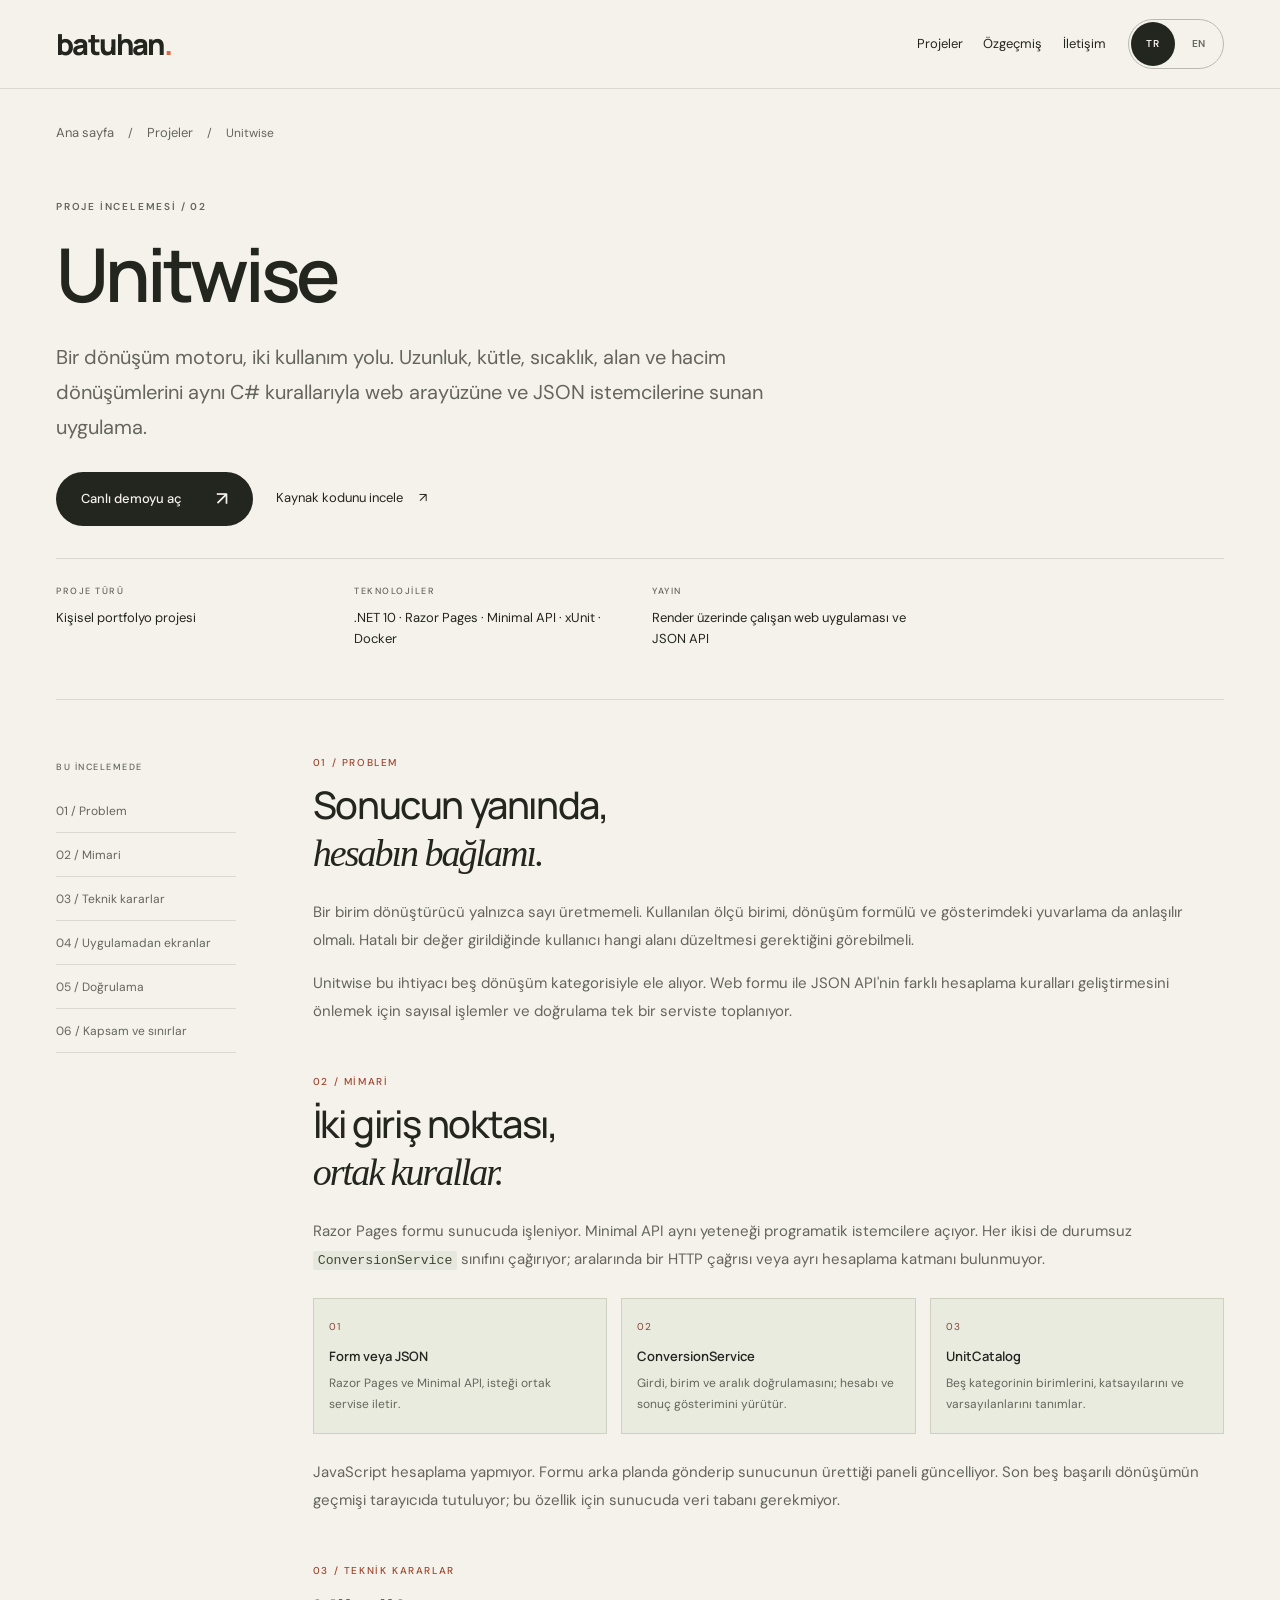
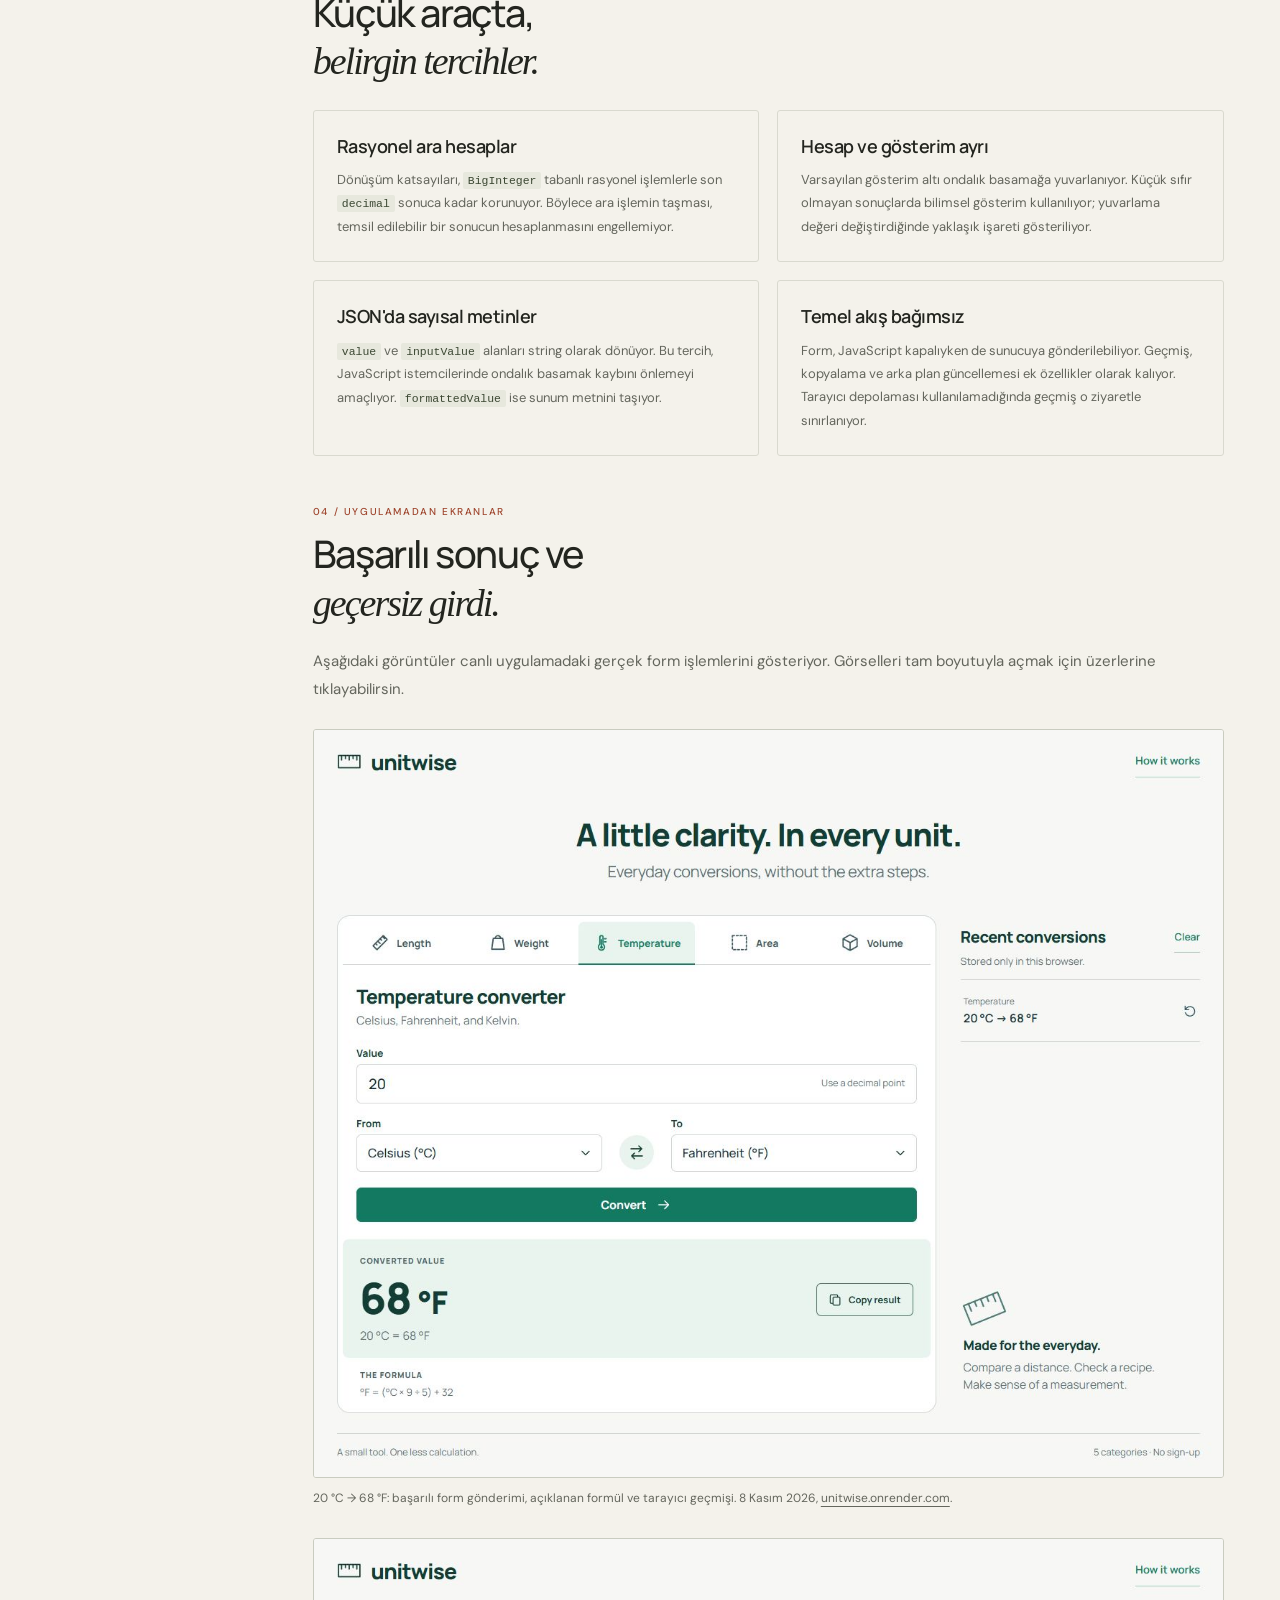
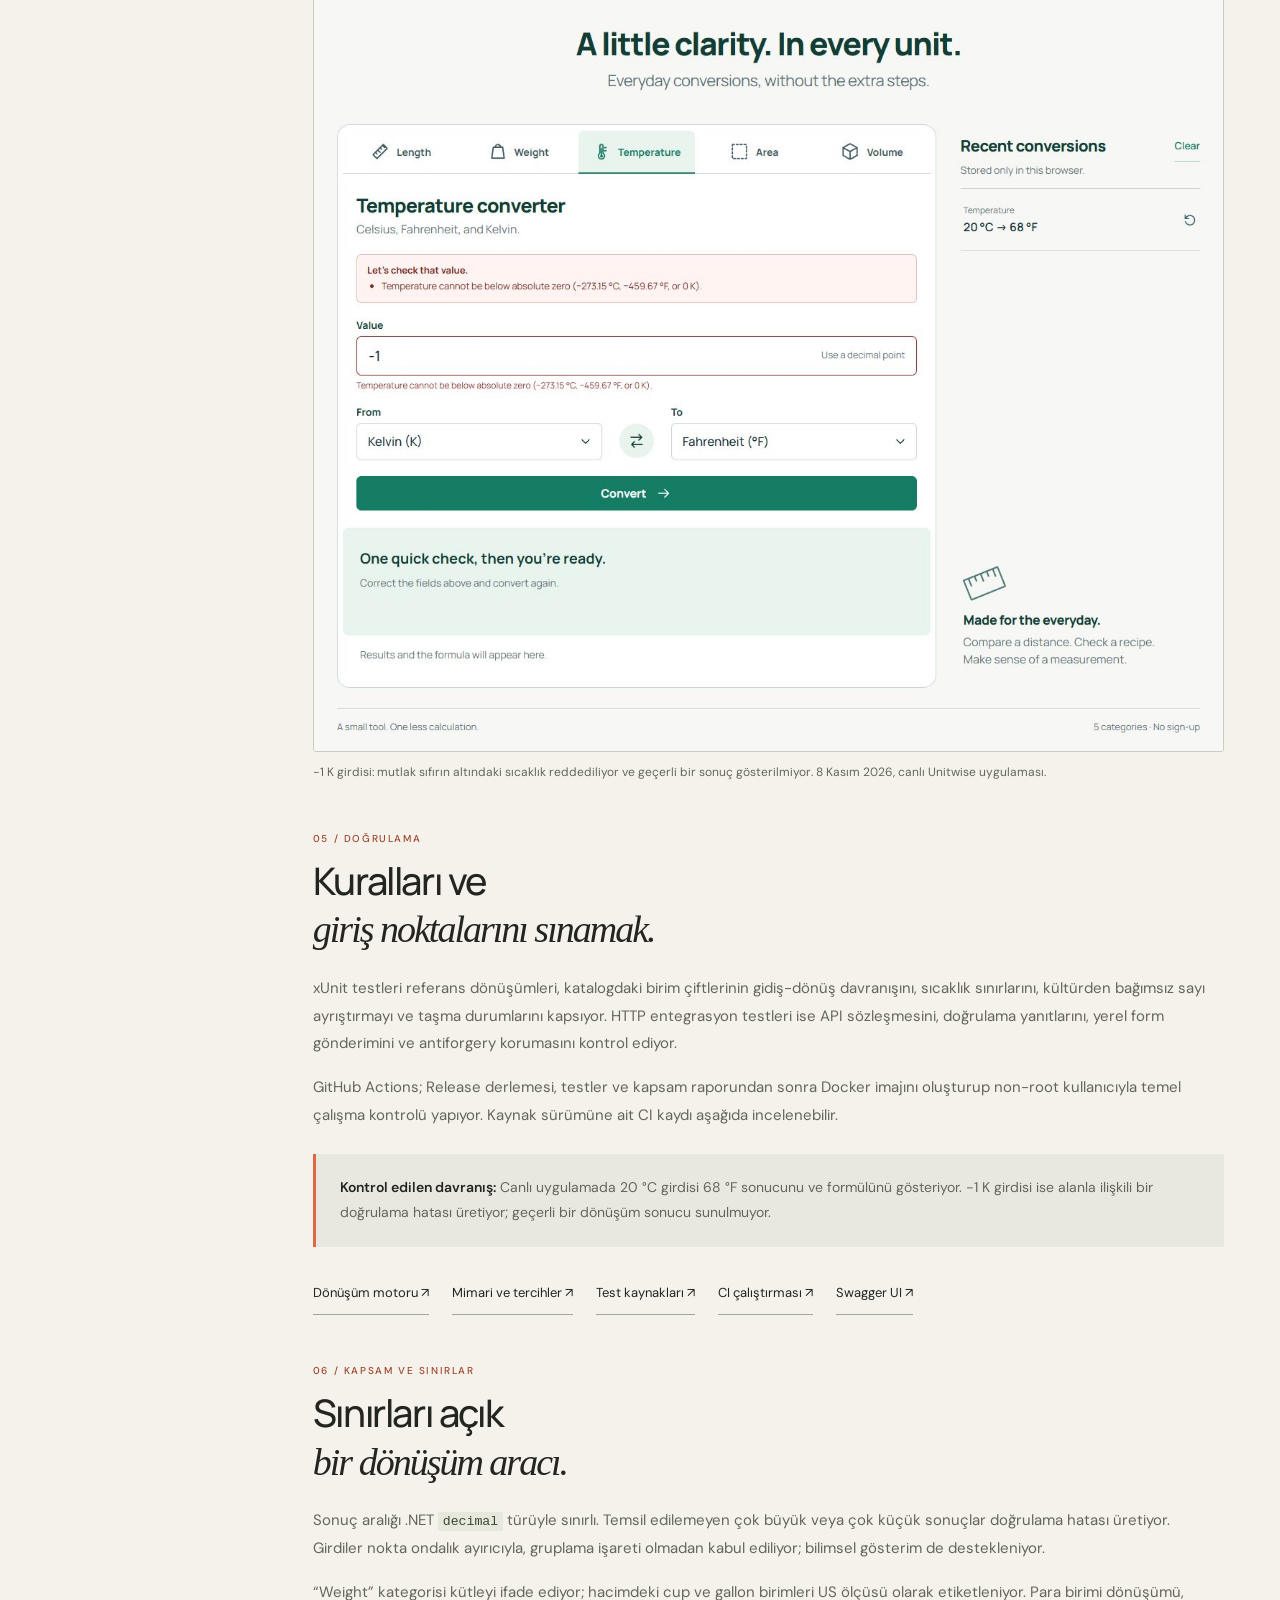
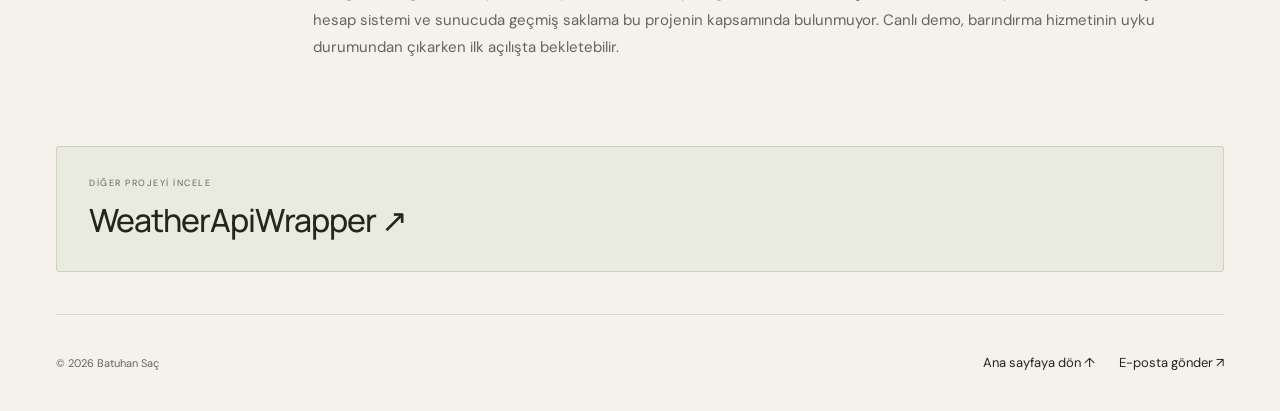
==== commit 807c870e: "Add Turkish and English website navigation" ====
--- a/projeler/unitwise/index.html
+++ b/projeler/unitwise/index.html
@@ -1,143 +1,154 @@
-<!doctype html>
-<html lang="tr">
-<head>
-  <meta charset="utf-8">
-  <meta name="viewport" content="width=device-width, initial-scale=1">
-  <meta name="theme-color" content="#f4f2eb">
-  <title>Unitwise — Proje İncelemesi · Batuhan Saç</title>
-  <meta name="description" content="Unitwise proje incelemesi: Razor Pages ve JSON API için ortak C# dönüşüm motoru, sayısal hassasiyet, doğrulama ve gerçek uygulama ekranları.">
-  <link rel="canonical" href="https://batuhansac.dev/projeler/unitwise/">
-  <meta property="og:title" content="Unitwise — Bir dönüşüm motoru, iki kullanım yolu.">
-  <meta property="og:description" content="Mimari kararlar, sayısal sınırlar, test yaklaşımı ve canlı Unitwise uygulamasından gerçek ekran görüntüleri.">
-  <meta property="og:type" content="article">
-  <meta property="og:url" content="https://batuhansac.dev/projeler/unitwise/">
-  <meta property="og:image" content="https://batuhansac.dev/assets/screenshots/unitwise-temperature.jpg">
-  <meta property="og:image:alt" content="Unitwise uygulamasında 20 °C değerinin 68 °F sonucuna dönüştürülmesi">
-  <link rel="icon" href="../../assets/favicon.svg" type="image/svg+xml">
-  <link rel="preconnect" href="https://fonts.googleapis.com">
-  <link rel="preconnect" href="https://fonts.gstatic.com" crossorigin>
-  <link href="https://fonts.googleapis.com/css2?family=DM+Sans:wght@400;500;600;700&family=Manrope:wght@400;500;600;700;800&display=swap" rel="stylesheet">
-  <link rel="stylesheet" href="../../style.css">
-  <link rel="stylesheet" href="../../case-study.css">
-</head>
-<body class="case-page">
-  <a class="skip-link" href="#main">İçeriğe geç</a>
-  <header class="header case-header">
-    <div class="container header-inner">
-      <a class="wordmark" href="../../" aria-label="Batuhan Saç, ana sayfa">batuhan<span class="logo-dot">.</span></a>
-      <nav class="case-nav" aria-label="Ana gezinme">
-        <a href="../../#projeler">Projeler</a>
-        <a href="../../#ozgecmis">Özgeçmiş</a>
-        <a href="../../#iletisim">İletişim</a>
-      </nav>
-    </div>
-  </header>
-  <main id="main" class="container">
-    <nav class="case-breadcrumb" aria-label="Sayfa yolu">
-      <a href="../../">Ana sayfa</a><span aria-hidden="true">/</span>
-      <a href="../../#projeler">Projeler</a><span aria-hidden="true">/</span>
-      <span aria-current="page">Unitwise</span>
-    </nav>
-    <section class="case-hero" aria-labelledby="project-title">
-      <p class="eyebrow">PROJE İNCELEMESİ / 02</p>
-      <h1 id="project-title">Unitwise</h1>
-      <p class="case-lead">Bir dönüşüm motoru, iki kullanım yolu. Uzunluk, kütle, sıcaklık, alan ve hacim dönüşümlerini aynı C# kurallarıyla web arayüzüne ve JSON istemcilerine sunan uygulama.</p>
-      <div class="case-actions">
-        <a class="button button-dark" href="https://unitwise.onrender.com/" target="_blank" rel="noopener noreferrer">Canlı demoyu aç <span aria-hidden="true">↗</span><span class="sr-only"> (yeni sekme)</span></a>
-        <a class="text-link" href="https://github.com/batuhansacofficial/Unitwise" target="_blank" rel="noopener noreferrer">Kaynak kodunu incele <span aria-hidden="true">↗</span><span class="sr-only"> (yeni sekme)</span></a>
-      </div>
-      <dl class="case-meta">
-        <div><dt>Proje türü</dt><dd>Kişisel portfolyo projesi</dd></div>
-        <div><dt>Teknolojiler</dt><dd>.NET 10 · Razor Pages · Minimal API · xUnit · Docker</dd></div>
-        <div><dt>Yayın</dt><dd>Render üzerinde çalışan web uygulaması ve JSON API</dd></div>
-      </dl>
-    </section>
-    <div class="case-layout">
-      <aside class="case-toc" aria-label="İnceleme bölümleri">
-        <p>BU İNCELEMEDE</p>
-        <nav aria-label="Bölüm gezinmesi"><ol>
-          <li><a href="#problem">01 / Problem</a></li>
-          <li><a href="#mimari">02 / Mimari</a></li>
-          <li><a href="#kararlar">03 / Teknik kararlar</a></li>
-          <li><a href="#ekranlar">04 / Uygulamadan ekranlar</a></li>
-          <li><a href="#kalite">05 / Doğrulama</a></li>
-          <li><a href="#kapsam">06 / Kapsam ve sınırlar</a></li>
-        </ol></nav>
-      </aside>
-      <article class="case-content" aria-label="Unitwise proje incelemesi">
-        <section class="case-section" id="problem" aria-labelledby="problem-title">
-          <span class="case-number">01 / PROBLEM</span>
-          <h2 id="problem-title">Sonucun yanında,<br><span class="serif">hesabın bağlamı.</span></h2>
-          <p>Bir birim dönüştürücü yalnızca sayı üretmemeli. Kullanılan ölçü birimi, dönüşüm formülü ve gösterimdeki yuvarlama da anlaşılır olmalı. Hatalı bir değer girildiğinde kullanıcı hangi alanı düzeltmesi gerektiğini görebilmeli.</p>
-          <p>Unitwise bu ihtiyacı beş dönüşüm kategorisiyle ele alıyor. Web formu ile JSON API'nin farklı hesaplama kuralları geliştirmesini önlemek için sayısal işlemler ve doğrulama tek bir serviste toplanıyor.</p>
-        </section>
-        <section class="case-section" id="mimari" aria-labelledby="architecture-title">
-          <span class="case-number">02 / MİMARİ</span>
-          <h2 id="architecture-title">İki giriş noktası,<br><span class="serif">ortak kurallar.</span></h2>
-          <p>Razor Pages formu sunucuda işleniyor. Minimal API aynı yeteneği programatik istemcilere açıyor. Her ikisi de durumsuz <code>ConversionService</code> sınıfını çağırıyor; aralarında bir HTTP çağrısı veya ayrı hesaplama katmanı bulunmuyor.</p>
-          <ol class="case-flow" aria-label="İstekten dönüşüm sonucuna uygulama akışı">
-            <li><strong>Form veya JSON</strong><span>Razor Pages ve Minimal API, isteği ortak servise iletir.</span></li>
-            <li><strong>ConversionService</strong><span>Girdi, birim ve aralık doğrulamasını; hesabı ve sonuç gösterimini yürütür.</span></li>
-            <li><strong>UnitCatalog</strong><span>Beş kategorinin birimlerini, katsayılarını ve varsayılanlarını tanımlar.</span></li>
-          </ol>
-          <p>JavaScript hesaplama yapmıyor. Formu arka planda gönderip sunucunun ürettiği paneli güncelliyor. Son beş başarılı dönüşümün geçmişi tarayıcıda tutuluyor; bu özellik için sunucuda veri tabanı gerekmiyor.</p>
-        </section>
-        <section class="case-section" id="kararlar" aria-labelledby="decisions-title">
-          <span class="case-number">03 / TEKNİK KARARLAR</span>
-          <h2 id="decisions-title">Küçük araçta,<br><span class="serif">belirgin tercihler.</span></h2>
-          <div class="decision-grid">
-            <article><h3>Rasyonel ara hesaplar</h3><p>Dönüşüm katsayıları, <code>BigInteger</code> tabanlı rasyonel işlemlerle son <code>decimal</code> sonuca kadar korunuyor. Böylece ara işlemin taşması, temsil edilebilir bir sonucun hesaplanmasını engellemiyor.</p></article>
-            <article><h3>Hesap ve gösterim ayrı</h3><p>Varsayılan gösterim altı ondalık basamağa yuvarlanıyor. Küçük sıfır olmayan sonuçlarda bilimsel gösterim kullanılıyor; yuvarlama değeri değiştirdiğinde yaklaşık işareti gösteriliyor.</p></article>
-            <article><h3>JSON'da sayısal metinler</h3><p><code>value</code> ve <code>inputValue</code> alanları string olarak dönüyor. Bu tercih, JavaScript istemcilerinde ondalık basamak kaybını önlemeyi amaçlıyor. <code>formattedValue</code> ise sunum metnini taşıyor.</p></article>
-            <article><h3>Temel akış bağımsız</h3><p>Form, JavaScript kapalıyken de sunucuya gönderilebiliyor. Geçmiş, kopyalama ve arka plan güncellemesi ek özellikler olarak kalıyor. Tarayıcı depolaması kullanılamadığında geçmiş o ziyaretle sınırlanıyor.</p></article>
-          </div>
-        </section>
-        <section class="case-section" id="ekranlar" aria-labelledby="screens-title">
-          <span class="case-number">04 / UYGULAMADAN EKRANLAR</span>
-          <h2 id="screens-title">Başarılı sonuç ve<br><span class="serif">geçersiz girdi.</span></h2>
-          <p>Aşağıdaki görüntüler canlı uygulamadaki gerçek form işlemlerini gösteriyor. Görselleri tam boyutuyla açmak için üzerlerine tıklayabilirsin.</p>
-          <div class="case-gallery">
-            <figure>
-              <a href="../../assets/screenshots/unitwise-temperature.jpg" target="_blank" rel="noopener noreferrer" aria-label="20 °C dönüşümünün ekran görüntüsünü tam boyutta aç, yeni sekme">
-                <img src="../../assets/screenshots/unitwise-temperature.jpg" alt="Canlı Unitwise arayüzünde 20 °C için 68 °F sonucu, dönüşüm formülü ve son dönüşümler geçmişi" width="1265" height="1040" loading="lazy">
-              </a>
-              <figcaption>20 °C → 68 °F: başarılı form gönderimi, açıklanan formül ve tarayıcı geçmişi. 8 Kasım 2026, <a href="https://unitwise.onrender.com/" target="_blank" rel="noopener noreferrer">unitwise.onrender.com<span class="sr-only"> (yeni sekme)</span></a>.</figcaption>
-            </figure>
-            <figure>
-              <a href="../../assets/screenshots/unitwise-validation.jpg" target="_blank" rel="noopener noreferrer" aria-label="Mutlak sıfır doğrulamasının ekran görüntüsünü tam boyutta aç, yeni sekme">
-                <img src="../../assets/screenshots/unitwise-validation.jpg" alt="Unitwise arayüzünde -1 Kelvin değerini Fahrenheit'a dönüştürme girişimi için mutlak sıfır doğrulama hatası" width="1265" height="1131" loading="lazy">
-              </a>
-              <figcaption>−1 K girdisi: mutlak sıfırın altındaki sıcaklık reddediliyor ve geçerli bir sonuç gösterilmiyor. 8 Kasım 2026, canlı Unitwise uygulaması.</figcaption>
-            </figure>
-          </div>
-        </section>
-        <section class="case-section" id="kalite" aria-labelledby="quality-title">
-          <span class="case-number">05 / DOĞRULAMA</span>
-          <h2 id="quality-title">Kuralları ve<br><span class="serif">giriş noktalarını sınamak.</span></h2>
-          <p>xUnit testleri referans dönüşümleri, katalogdaki birim çiftlerinin gidiş-dönüş davranışını, sıcaklık sınırlarını, kültürden bağımsız sayı ayrıştırmayı ve taşma durumlarını kapsıyor. HTTP entegrasyon testleri ise API sözleşmesini, doğrulama yanıtlarını, yerel form gönderimini ve antiforgery korumasını kontrol ediyor.</p>
-          <p>GitHub Actions; Release derlemesi, testler ve kapsam raporundan sonra Docker imajını oluşturup non-root kullanıcıyla temel çalışma kontrolü yapıyor. Kaynak sürümüne ait CI kaydı aşağıda incelenebilir.</p>
-          <div class="case-callout"><p><strong>Kontrol edilen davranış:</strong> Canlı uygulamada 20 °C girdisi 68 °F sonucunu ve formülünü gösteriyor. −1 K girdisi ise alanla ilişkili bir doğrulama hatası üretiyor; geçerli bir dönüşüm sonucu sunulmuyor.</p></div>
-          <div class="case-evidence-links">
-            <a href="https://github.com/batuhansacofficial/Unitwise/blob/41e56296a208b87577adcc49cffb8a1943a15660/UnitConverter/Conversion/ConversionService.cs" target="_blank" rel="noopener noreferrer">Dönüşüm motoru ↗<span class="sr-only"> (yeni sekme)</span></a>
-            <a href="https://github.com/batuhansacofficial/Unitwise/blob/41e56296a208b87577adcc49cffb8a1943a15660/docs/architecture.md" target="_blank" rel="noopener noreferrer">Mimari ve tercihler ↗<span class="sr-only"> (yeni sekme)</span></a>
-            <a href="https://github.com/batuhansacofficial/Unitwise/tree/41e56296a208b87577adcc49cffb8a1943a15660/UnitConverter.Tests" target="_blank" rel="noopener noreferrer">Test kaynakları ↗<span class="sr-only"> (yeni sekme)</span></a>
-            <a href="https://github.com/batuhansacofficial/Unitwise/actions/runs/39178205386" target="_blank" rel="noopener noreferrer">CI çalıştırması ↗<span class="sr-only"> (yeni sekme)</span></a>
-            <a href="https://unitwise.onrender.com/swagger" target="_blank" rel="noopener noreferrer">Swagger UI ↗<span class="sr-only"> (yeni sekme)</span></a>
-          </div>
-        </section>
-        <section class="case-section" id="kapsam" aria-labelledby="scope-title">
-          <span class="case-number">06 / KAPSAM VE SINIRLAR</span>
-          <h2 id="scope-title">Sınırları açık<br><span class="serif">bir dönüşüm aracı.</span></h2>
-          <p>Sonuç aralığı .NET <code>decimal</code> türüyle sınırlı. Temsil edilemeyen çok büyük veya çok küçük sonuçlar doğrulama hatası üretiyor. Girdiler nokta ondalık ayırıcıyla, gruplama işareti olmadan kabul ediliyor; bilimsel gösterim de destekleniyor.</p>
-          <p>“Weight” kategorisi kütleyi ifade ediyor; hacimdeki cup ve gallon birimleri US ölçüsü olarak etiketleniyor. Para birimi dönüşümü, hesap sistemi ve sunucuda geçmiş saklama bu projenin kapsamında bulunmuyor. Canlı demo, barındırma hizmetinin uyku durumundan çıkarken ilk açılışta bekletebilir.</p>
-        </section>
-      </article>
-    </div>
-    <a class="case-next" href="../weather-api-wrapper/"><span class="case-next-label">DİĞER PROJEYİ İNCELE</span><strong>WeatherApiWrapper <span aria-hidden="true">↗</span></strong></a>
-  </main>
-  <footer class="container case-footer">
-    <p>© 2026 Batuhan Saç</p>
-    <div><a href="../../">Ana sayfaya dön ↑</a><a href="mailto:batuhansac53@gmail.com">E-posta gönder ↗</a></div>
-  </footer>
-</body>
-</html>
+<!doctype html>
+<html lang="tr">
+<head>
+  <meta charset="utf-8">
+  <meta name="viewport" content="width=device-width, initial-scale=1">
+  <meta name="theme-color" content="#f4f2eb">
+  <title>Unitwise — Proje İncelemesi · Batuhan Saç</title>
+  <meta name="description" content="Unitwise proje incelemesi: Razor Pages ve JSON API için ortak C# dönüşüm motoru, sayısal hassasiyet, doğrulama ve gerçek uygulama ekranları.">
+  <link rel="canonical" href="https://batuhansac.dev/projeler/unitwise/">
+  <meta property="og:title" content="Unitwise — Bir dönüşüm motoru, iki kullanım yolu.">
+  <meta property="og:description" content="Mimari kararlar, sayısal sınırlar, test yaklaşımı ve canlı Unitwise uygulamasından gerçek ekran görüntüleri.">
+  <meta property="og:type" content="article">
+  <meta property="og:url" content="https://batuhansac.dev/projeler/unitwise/">
+  <meta property="og:image" content="https://batuhansac.dev/assets/screenshots/unitwise-temperature.jpg">
+  <meta property="og:image:alt" content="Unitwise uygulamasında 20 °C değerinin 68 °F sonucuna dönüştürülmesi">
+  <link rel="icon" href="../../assets/favicon.svg" type="image/svg+xml">
+  <link rel="preconnect" href="https://fonts.googleapis.com">
+  <link rel="preconnect" href="https://fonts.gstatic.com" crossorigin>
+  <link href="https://fonts.googleapis.com/css2?family=DM+Sans:wght@400;500;600;700&family=Manrope:wght@400;500;600;700;800&display=swap" rel="stylesheet">
+  <link rel="stylesheet" href="../../style.css">
+  <link rel="stylesheet" href="../../case-study.css">
+  <link rel="alternate" hreflang="tr" href="https://batuhansac.dev/projeler/unitwise/">
+  <link rel="alternate" hreflang="en" href="https://batuhansac.dev/en/projects/unitwise/">
+  <link rel="alternate" hreflang="x-default" href="https://batuhansac.dev/projeler/unitwise/">
+  <meta property="og:locale" content="tr_TR">
+  <meta property="og:locale:alternate" content="en_US">
+  <link rel="stylesheet" href="../../language.css">
+  <script src="../../language.js" defer></script>
+</head>
+<body class="case-page">
+  <a class="skip-link" href="#main">İçeriğe geç</a>
+  <header class="header case-header">
+    <div class="container header-inner">
+      <a class="wordmark" href="../../" aria-label="Batuhan Saç, ana sayfa">batuhan<span class="logo-dot">.</span></a>
+      <nav class="case-nav" aria-label="Ana gezinme">
+        <a href="../../#projeler">Projeler</a>
+        <a href="../../#ozgecmis">Özgeçmiş</a>
+        <a href="../../#iletisim">İletişim</a>
+      </nav>
+      <nav class="language-switch" aria-label="Site dili">
+        <a href="/projeler/unitwise/" lang="tr" hreflang="tr" data-language-link aria-current="page">TR<span class="sr-only"> - Türkçe</span></a>
+        <a href="/en/projects/unitwise/" lang="en" hreflang="en" data-language-link>EN<span class="sr-only"> - English</span></a>
+      </nav>
+    </div>
+  </header>
+  <main id="main" class="container">
+    <nav class="case-breadcrumb" aria-label="Sayfa yolu">
+      <a href="../../">Ana sayfa</a><span aria-hidden="true">/</span>
+      <a href="../../#projeler">Projeler</a><span aria-hidden="true">/</span>
+      <span aria-current="page">Unitwise</span>
+    </nav>
+    <section class="case-hero" aria-labelledby="project-title">
+      <p class="eyebrow">PROJE İNCELEMESİ / 02</p>
+      <h1 id="project-title">Unitwise</h1>
+      <p class="case-lead">Bir dönüşüm motoru, iki kullanım yolu. Uzunluk, kütle, sıcaklık, alan ve hacim dönüşümlerini aynı C# kurallarıyla web arayüzüne ve JSON istemcilerine sunan uygulama.</p>
+      <div class="case-actions">
+        <a class="button button-dark" href="https://unitwise.onrender.com/" target="_blank" rel="noopener noreferrer">Canlı demoyu aç <span aria-hidden="true">↗</span><span class="sr-only"> (yeni sekme)</span></a>
+        <a class="text-link" href="https://github.com/batuhansacofficial/Unitwise" target="_blank" rel="noopener noreferrer">Kaynak kodunu incele <span aria-hidden="true">↗</span><span class="sr-only"> (yeni sekme)</span></a>
+      </div>
+      <dl class="case-meta">
+        <div><dt>Proje türü</dt><dd>Kişisel portfolyo projesi</dd></div>
+        <div><dt>Teknolojiler</dt><dd>.NET 10 · Razor Pages · Minimal API · xUnit · Docker</dd></div>
+        <div><dt>Yayın</dt><dd>Render üzerinde çalışan web uygulaması ve JSON API</dd></div>
+      </dl>
+    </section>
+    <div class="case-layout">
+      <aside class="case-toc" aria-label="İnceleme bölümleri">
+        <p>BU İNCELEMEDE</p>
+        <nav aria-label="Bölüm gezinmesi"><ol>
+          <li><a href="#problem">01 / Problem</a></li>
+          <li><a href="#mimari">02 / Mimari</a></li>
+          <li><a href="#kararlar">03 / Teknik kararlar</a></li>
+          <li><a href="#ekranlar">04 / Uygulamadan ekranlar</a></li>
+          <li><a href="#kalite">05 / Doğrulama</a></li>
+          <li><a href="#kapsam">06 / Kapsam ve sınırlar</a></li>
+        </ol></nav>
+      </aside>
+      <article class="case-content" aria-label="Unitwise proje incelemesi">
+        <section class="case-section" id="problem" aria-labelledby="problem-title">
+          <span class="case-number">01 / PROBLEM</span>
+          <h2 id="problem-title">Sonucun yanında,<br><span class="serif">hesabın bağlamı.</span></h2>
+          <p>Bir birim dönüştürücü yalnızca sayı üretmemeli. Kullanılan ölçü birimi, dönüşüm formülü ve gösterimdeki yuvarlama da anlaşılır olmalı. Hatalı bir değer girildiğinde kullanıcı hangi alanı düzeltmesi gerektiğini görebilmeli.</p>
+          <p>Unitwise bu ihtiyacı beş dönüşüm kategorisiyle ele alıyor. Web formu ile JSON API'nin farklı hesaplama kuralları geliştirmesini önlemek için sayısal işlemler ve doğrulama tek bir serviste toplanıyor.</p>
+        </section>
+        <section class="case-section" id="mimari" aria-labelledby="architecture-title">
+          <span class="case-number">02 / MİMARİ</span>
+          <h2 id="architecture-title">İki giriş noktası,<br><span class="serif">ortak kurallar.</span></h2>
+          <p>Razor Pages formu sunucuda işleniyor. Minimal API aynı yeteneği programatik istemcilere açıyor. Her ikisi de durumsuz <code>ConversionService</code> sınıfını çağırıyor; aralarında bir HTTP çağrısı veya ayrı hesaplama katmanı bulunmuyor.</p>
+          <ol class="case-flow" aria-label="İstekten dönüşüm sonucuna uygulama akışı">
+            <li><strong>Form veya JSON</strong><span>Razor Pages ve Minimal API, isteği ortak servise iletir.</span></li>
+            <li><strong>ConversionService</strong><span>Girdi, birim ve aralık doğrulamasını; hesabı ve sonuç gösterimini yürütür.</span></li>
+            <li><strong>UnitCatalog</strong><span>Beş kategorinin birimlerini, katsayılarını ve varsayılanlarını tanımlar.</span></li>
+          </ol>
+          <p>JavaScript hesaplama yapmıyor. Formu arka planda gönderip sunucunun ürettiği paneli güncelliyor. Son beş başarılı dönüşümün geçmişi tarayıcıda tutuluyor; bu özellik için sunucuda veri tabanı gerekmiyor.</p>
+        </section>
+        <section class="case-section" id="kararlar" aria-labelledby="decisions-title">
+          <span class="case-number">03 / TEKNİK KARARLAR</span>
+          <h2 id="decisions-title">Küçük araçta,<br><span class="serif">belirgin tercihler.</span></h2>
+          <div class="decision-grid">
+            <article><h3>Rasyonel ara hesaplar</h3><p>Dönüşüm katsayıları, <code>BigInteger</code> tabanlı rasyonel işlemlerle son <code>decimal</code> sonuca kadar korunuyor. Böylece ara işlemin taşması, temsil edilebilir bir sonucun hesaplanmasını engellemiyor.</p></article>
+            <article><h3>Hesap ve gösterim ayrı</h3><p>Varsayılan gösterim altı ondalık basamağa yuvarlanıyor. Küçük sıfır olmayan sonuçlarda bilimsel gösterim kullanılıyor; yuvarlama değeri değiştirdiğinde yaklaşık işareti gösteriliyor.</p></article>
+            <article><h3>JSON'da sayısal metinler</h3><p><code>value</code> ve <code>inputValue</code> alanları string olarak dönüyor. Bu tercih, JavaScript istemcilerinde ondalık basamak kaybını önlemeyi amaçlıyor. <code>formattedValue</code> ise sunum metnini taşıyor.</p></article>
+            <article><h3>Temel akış bağımsız</h3><p>Form, JavaScript kapalıyken de sunucuya gönderilebiliyor. Geçmiş, kopyalama ve arka plan güncellemesi ek özellikler olarak kalıyor. Tarayıcı depolaması kullanılamadığında geçmiş o ziyaretle sınırlanıyor.</p></article>
+          </div>
+        </section>
+        <section class="case-section" id="ekranlar" aria-labelledby="screens-title">
+          <span class="case-number">04 / UYGULAMADAN EKRANLAR</span>
+          <h2 id="screens-title">Başarılı sonuç ve<br><span class="serif">geçersiz girdi.</span></h2>
+          <p>Aşağıdaki görüntüler canlı uygulamadaki gerçek form işlemlerini gösteriyor. Görselleri tam boyutuyla açmak için üzerlerine tıklayabilirsin.</p>
+          <div class="case-gallery">
+            <figure>
+              <a href="../../assets/screenshots/unitwise-temperature.jpg" target="_blank" rel="noopener noreferrer" aria-label="20 °C dönüşümünün ekran görüntüsünü tam boyutta aç, yeni sekme">
+                <img src="../../assets/screenshots/unitwise-temperature.jpg" alt="Canlı Unitwise arayüzünde 20 °C için 68 °F sonucu, dönüşüm formülü ve son dönüşümler geçmişi" width="1265" height="1040" loading="lazy">
+              </a>
+              <figcaption>20 °C → 68 °F: başarılı form gönderimi, açıklanan formül ve tarayıcı geçmişi. 8 Kasım 2026, <a href="https://unitwise.onrender.com/" target="_blank" rel="noopener noreferrer">unitwise.onrender.com<span class="sr-only"> (yeni sekme)</span></a>.</figcaption>
+            </figure>
+            <figure>
+              <a href="../../assets/screenshots/unitwise-validation.jpg" target="_blank" rel="noopener noreferrer" aria-label="Mutlak sıfır doğrulamasının ekran görüntüsünü tam boyutta aç, yeni sekme">
+                <img src="../../assets/screenshots/unitwise-validation.jpg" alt="Unitwise arayüzünde -1 Kelvin değerini Fahrenheit'a dönüştürme girişimi için mutlak sıfır doğrulama hatası" width="1265" height="1131" loading="lazy">
+              </a>
+              <figcaption>−1 K girdisi: mutlak sıfırın altındaki sıcaklık reddediliyor ve geçerli bir sonuç gösterilmiyor. 8 Kasım 2026, canlı Unitwise uygulaması.</figcaption>
+            </figure>
+          </div>
+        </section>
+        <section class="case-section" id="kalite" aria-labelledby="quality-title">
+          <span class="case-number">05 / DOĞRULAMA</span>
+          <h2 id="quality-title">Kuralları ve<br><span class="serif">giriş noktalarını sınamak.</span></h2>
+          <p>xUnit testleri referans dönüşümleri, katalogdaki birim çiftlerinin gidiş-dönüş davranışını, sıcaklık sınırlarını, kültürden bağımsız sayı ayrıştırmayı ve taşma durumlarını kapsıyor. HTTP entegrasyon testleri ise API sözleşmesini, doğrulama yanıtlarını, yerel form gönderimini ve antiforgery korumasını kontrol ediyor.</p>
+          <p>GitHub Actions; Release derlemesi, testler ve kapsam raporundan sonra Docker imajını oluşturup non-root kullanıcıyla temel çalışma kontrolü yapıyor. Kaynak sürümüne ait CI kaydı aşağıda incelenebilir.</p>
+          <div class="case-callout"><p><strong>Kontrol edilen davranış:</strong> Canlı uygulamada 20 °C girdisi 68 °F sonucunu ve formülünü gösteriyor. −1 K girdisi ise alanla ilişkili bir doğrulama hatası üretiyor; geçerli bir dönüşüm sonucu sunulmuyor.</p></div>
+          <div class="case-evidence-links">
+            <a href="https://github.com/batuhansacofficial/Unitwise/blob/41e56296a208b87577adcc49cffb8a1943a15660/UnitConverter/Conversion/ConversionService.cs" target="_blank" rel="noopener noreferrer">Dönüşüm motoru ↗<span class="sr-only"> (yeni sekme)</span></a>
+            <a href="https://github.com/batuhansacofficial/Unitwise/blob/41e56296a208b87577adcc49cffb8a1943a15660/docs/architecture.md" target="_blank" rel="noopener noreferrer">Mimari ve tercihler ↗<span class="sr-only"> (yeni sekme)</span></a>
+            <a href="https://github.com/batuhansacofficial/Unitwise/tree/41e56296a208b87577adcc49cffb8a1943a15660/UnitConverter.Tests" target="_blank" rel="noopener noreferrer">Test kaynakları ↗<span class="sr-only"> (yeni sekme)</span></a>
+            <a href="https://github.com/batuhansacofficial/Unitwise/actions/runs/39178205386" target="_blank" rel="noopener noreferrer">CI çalıştırması ↗<span class="sr-only"> (yeni sekme)</span></a>
+            <a href="https://unitwise.onrender.com/swagger" target="_blank" rel="noopener noreferrer">Swagger UI ↗<span class="sr-only"> (yeni sekme)</span></a>
+          </div>
+        </section>
+        <section class="case-section" id="kapsam" aria-labelledby="scope-title">
+          <span class="case-number">06 / KAPSAM VE SINIRLAR</span>
+          <h2 id="scope-title">Sınırları açık<br><span class="serif">bir dönüşüm aracı.</span></h2>
+          <p>Sonuç aralığı .NET <code>decimal</code> türüyle sınırlı. Temsil edilemeyen çok büyük veya çok küçük sonuçlar doğrulama hatası üretiyor. Girdiler nokta ondalık ayırıcıyla, gruplama işareti olmadan kabul ediliyor; bilimsel gösterim de destekleniyor.</p>
+          <p>“Weight” kategorisi kütleyi ifade ediyor; hacimdeki cup ve gallon birimleri US ölçüsü olarak etiketleniyor. Para birimi dönüşümü, hesap sistemi ve sunucuda geçmiş saklama bu projenin kapsamında bulunmuyor. Canlı demo, barındırma hizmetinin uyku durumundan çıkarken ilk açılışta bekletebilir.</p>
+        </section>
+      </article>
+    </div>
+    <a class="case-next" href="../weather-api-wrapper/"><span class="case-next-label">DİĞER PROJEYİ İNCELE</span><strong>WeatherApiWrapper <span aria-hidden="true">↗</span></strong></a>
+  </main>
+  <footer class="container case-footer">
+    <p>© 2026 Batuhan Saç</p>
+    <div><a href="../../">Ana sayfaya dön ↑</a><a href="mailto:batuhansac53@gmail.com">E-posta gönder ↗</a></div>
+  </footer>
+</body>
+</html>
--- a/language.css
+++ b/language.css
@@ -0,0 +1,197 @@
+.language-switch {
+  display: inline-flex;
+  flex: 0 0 auto;
+  align-items: center;
+  gap: 2px;
+  padding: 2px;
+  border: 1px solid #b8bab0;
+  border-radius: 100px;
+}
+
+.language-switch a {
+  display: inline-flex;
+  align-items: center;
+  justify-content: center;
+  width: 44px;
+  min-width: 44px;
+  min-height: 44px;
+  border-radius: 100px;
+  color: var(--muted);
+  font-family: var(--body);
+  font-size: 10px;
+  font-weight: 600;
+  line-height: 1;
+  letter-spacing: .8px;
+  text-decoration: none;
+}
+
+.language-switch a:hover {
+  background: #e5e7db;
+  color: var(--ink);
+}
+
+.language-switch a[aria-current="page"] {
+  background: var(--ink);
+  color: var(--paper);
+}
+
+.language-switch a:focus-visible {
+  outline: 2px solid #b74928;
+  outline-offset: -4px;
+}
+
+.header .header-inner {
+  gap: 22px;
+}
+
+.header-inner > .wordmark {
+  order: 0;
+  flex-shrink: 0;
+}
+
+.header-inner > .desktop-nav {
+  order: 1;
+  gap: 24px;
+  margin-left: auto;
+  margin-right: 0;
+}
+
+.header-inner > .header-contact {
+  order: 2;
+  flex-shrink: 0;
+  min-height: 44px;
+  margin-left: 0;
+}
+
+.header-inner > .language-switch {
+  order: 3;
+}
+
+.header-inner > .menu-button {
+  order: 4;
+  flex-shrink: 0;
+  width: 44px;
+  min-width: 44px;
+  height: 44px;
+  padding: 10px;
+}
+
+.header-inner > .case-nav {
+  order: 1;
+  gap: 8px 20px;
+}
+
+.case-nav a {
+  justify-content: center;
+  min-width: 44px;
+}
+
+@media (max-width: 1100px) {
+  .header .header-inner {
+    gap: 17px;
+  }
+
+  .header-inner > .desktop-nav {
+    gap: 22px;
+  }
+}
+
+@media (max-width: 780px) {
+  .header .header-inner {
+    gap: 14px;
+  }
+
+  .header-inner > .header-contact {
+    margin-left: auto;
+  }
+
+  .case-page .header-inner > .case-nav {
+    margin-left: auto;
+  }
+}
+
+@media (max-width: 570px) {
+  .hero {
+    grid-template-columns: minmax(0, 1fr);
+  }
+
+  .hero-copy,
+  .hero-visual {
+    min-width: 0;
+  }
+
+  .hero-actions {
+    flex-wrap: wrap;
+    row-gap: 10px;
+  }
+
+  html {
+    scroll-padding-top: 128px;
+  }
+
+  .header .header-inner {
+    display: grid;
+    grid-template-columns: minmax(0, 1fr) auto;
+    align-items: center;
+    gap: 2px 12px;
+    height: auto;
+    min-height: 0;
+    padding-block: 8px;
+  }
+
+  .header-inner > .wordmark {
+    grid-column: 1;
+    grid-row: 1;
+    justify-self: start;
+    min-width: 0;
+  }
+
+  .header-inner > .language-switch {
+    grid-column: 2;
+    grid-row: 1;
+    justify-self: end;
+  }
+
+  .header-inner > .header-contact {
+    grid-column: 1;
+    grid-row: 2;
+    justify-self: start;
+    max-width: 100%;
+    margin: 0;
+    padding: 9px 14px;
+    gap: 12px;
+    font-size: 11px;
+    white-space: nowrap;
+  }
+
+  .header-inner > .menu-button {
+    grid-column: 2;
+    grid-row: 2;
+    justify-self: end;
+  }
+
+  .case-page .header-inner > .case-nav {
+    grid-column: 1 / -1;
+    grid-row: 2;
+    justify-self: stretch;
+    justify-content: space-between;
+    flex-wrap: wrap;
+    gap: 0 12px;
+    width: 100%;
+    margin: 0;
+  }
+
+  .case-page .case-nav a {
+    font-size: 11px;
+  }
+
+  .case-page .case-section {
+    scroll-margin-top: 128px;
+  }
+}
+
+@media print {
+  .language-switch {
+    display: none;
+  }
+}
